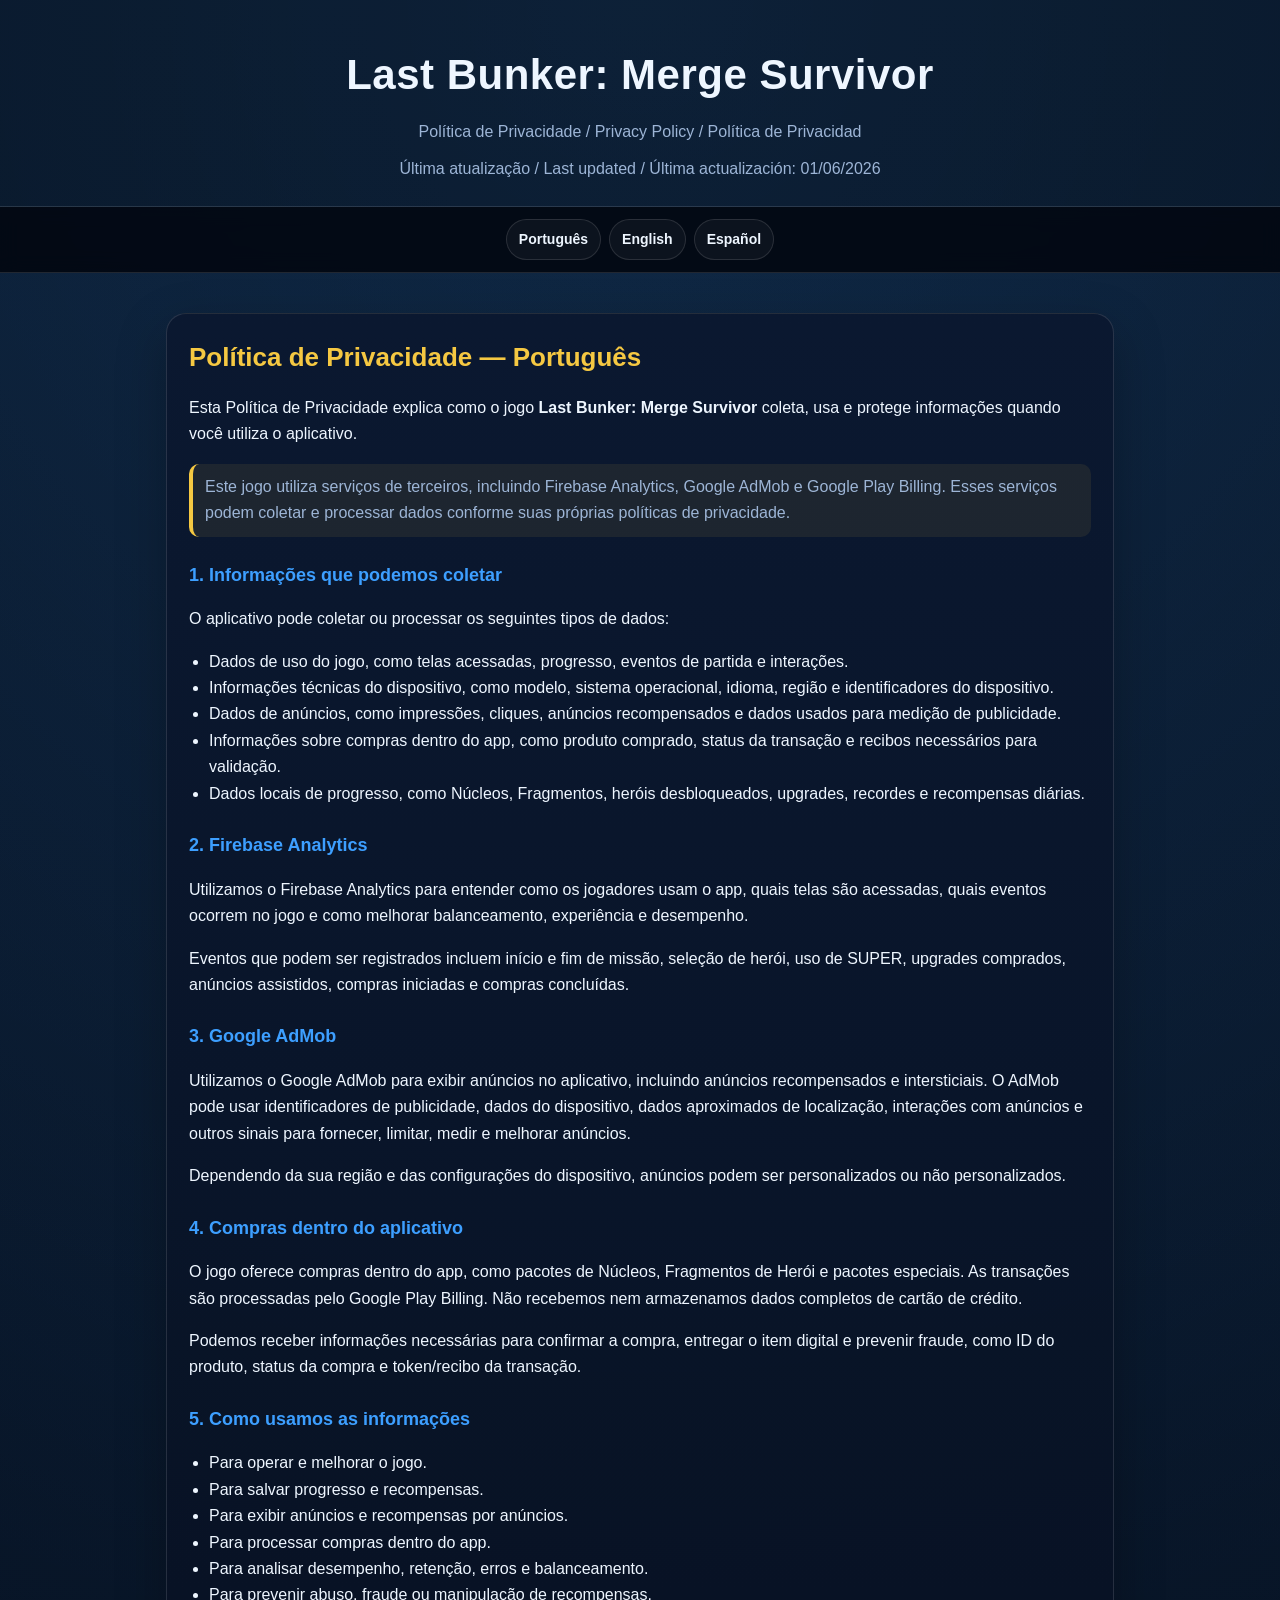
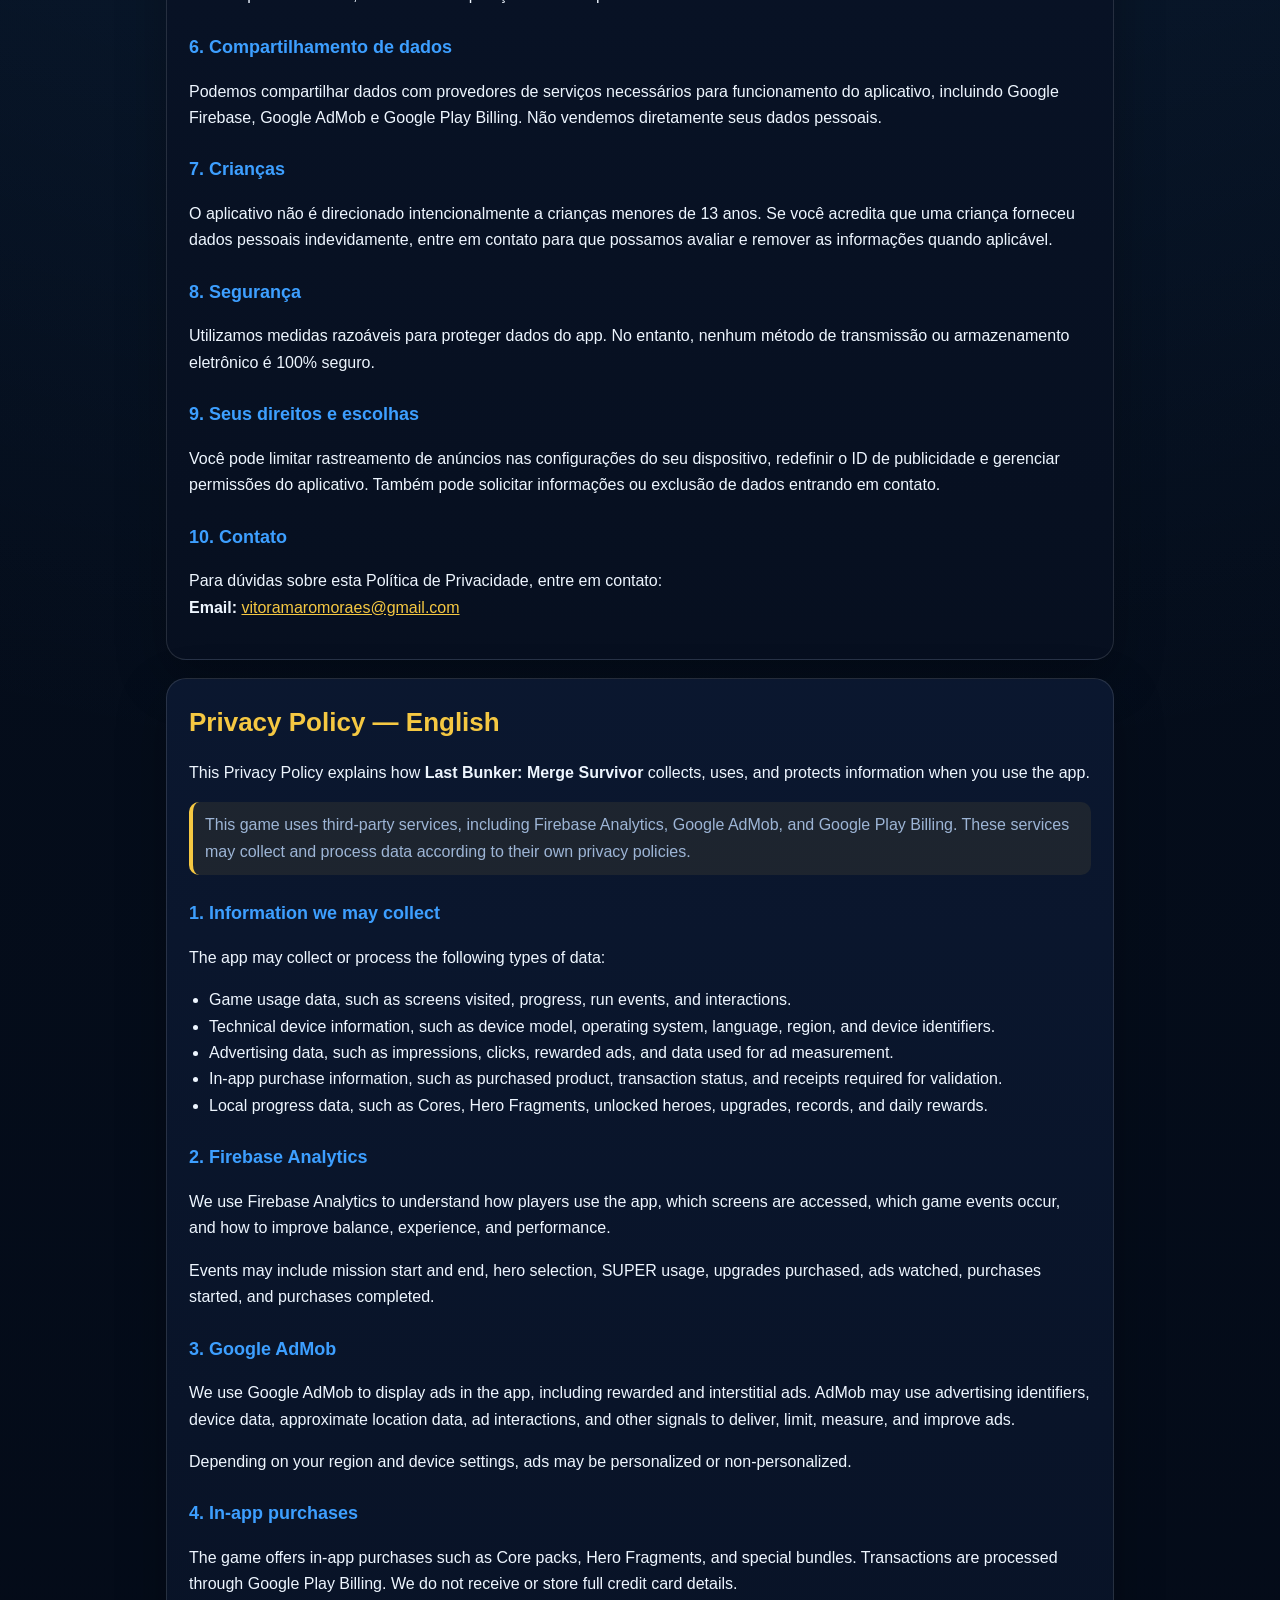
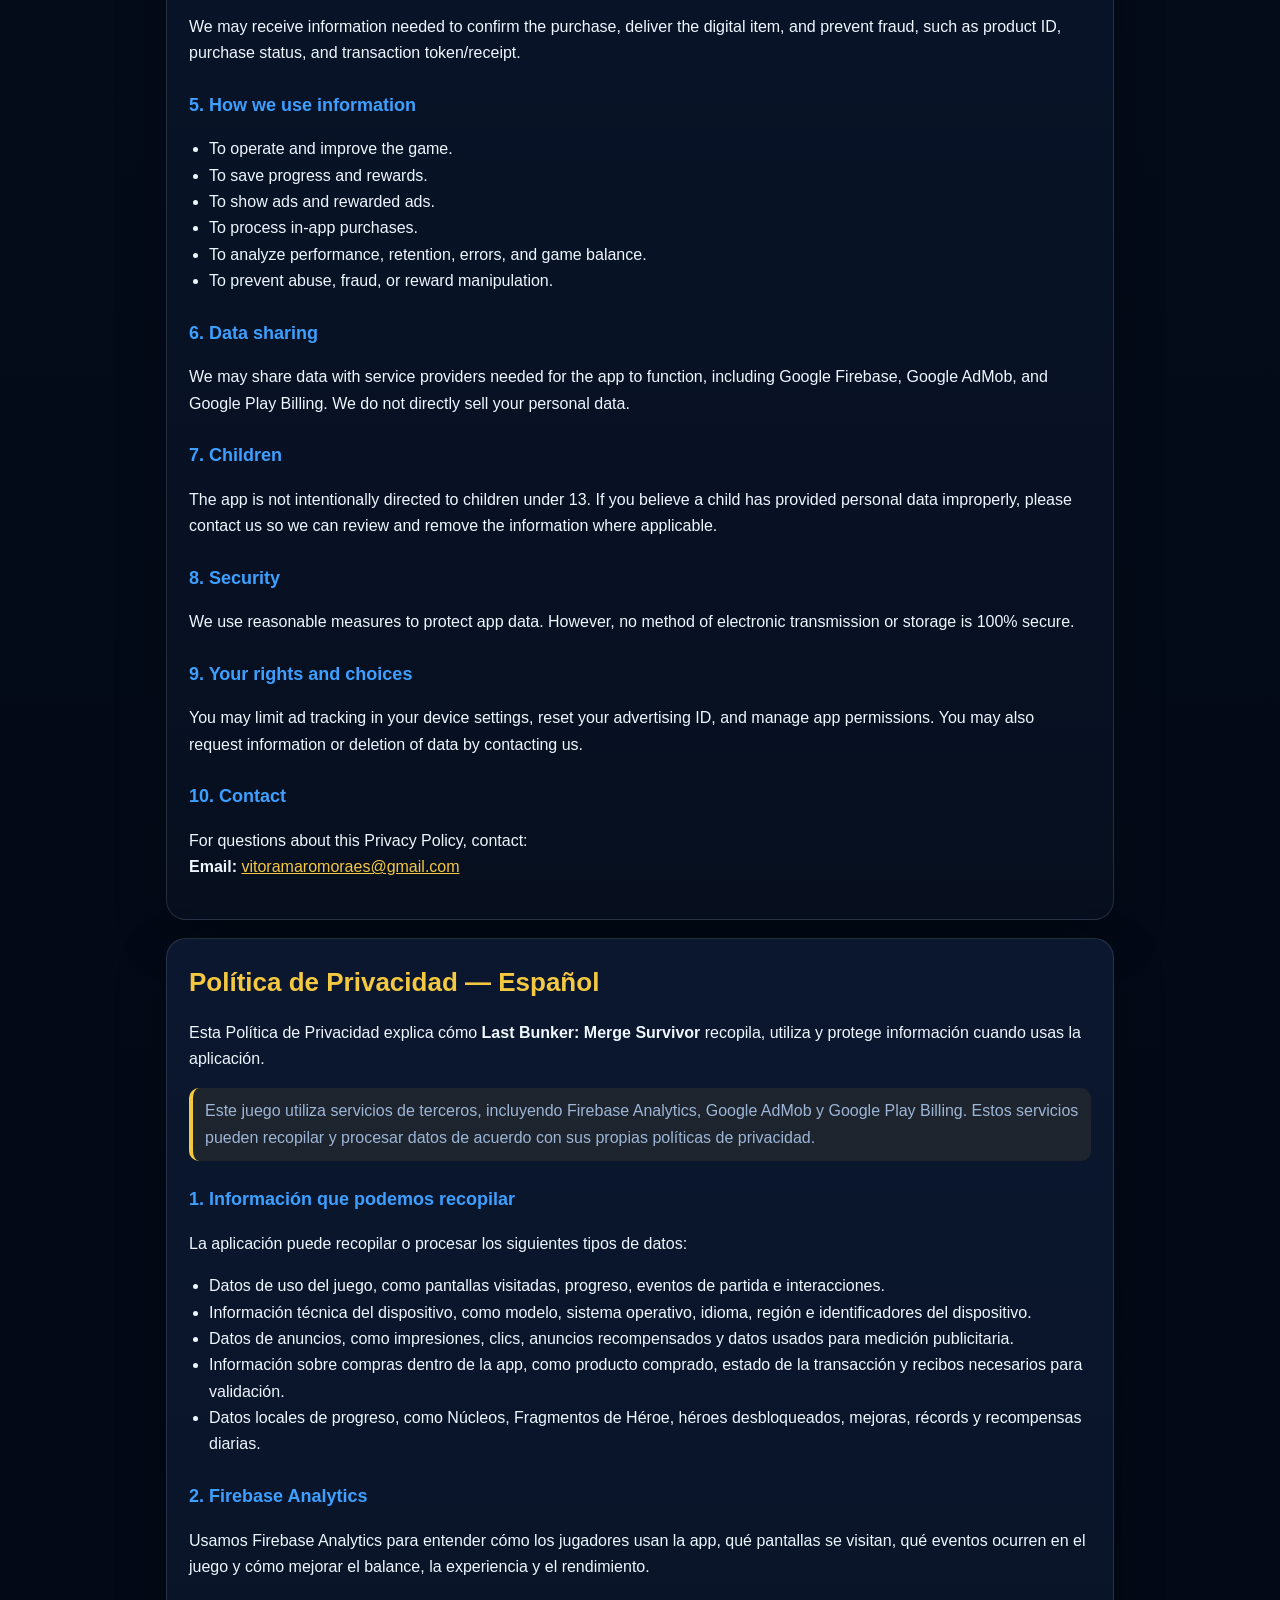
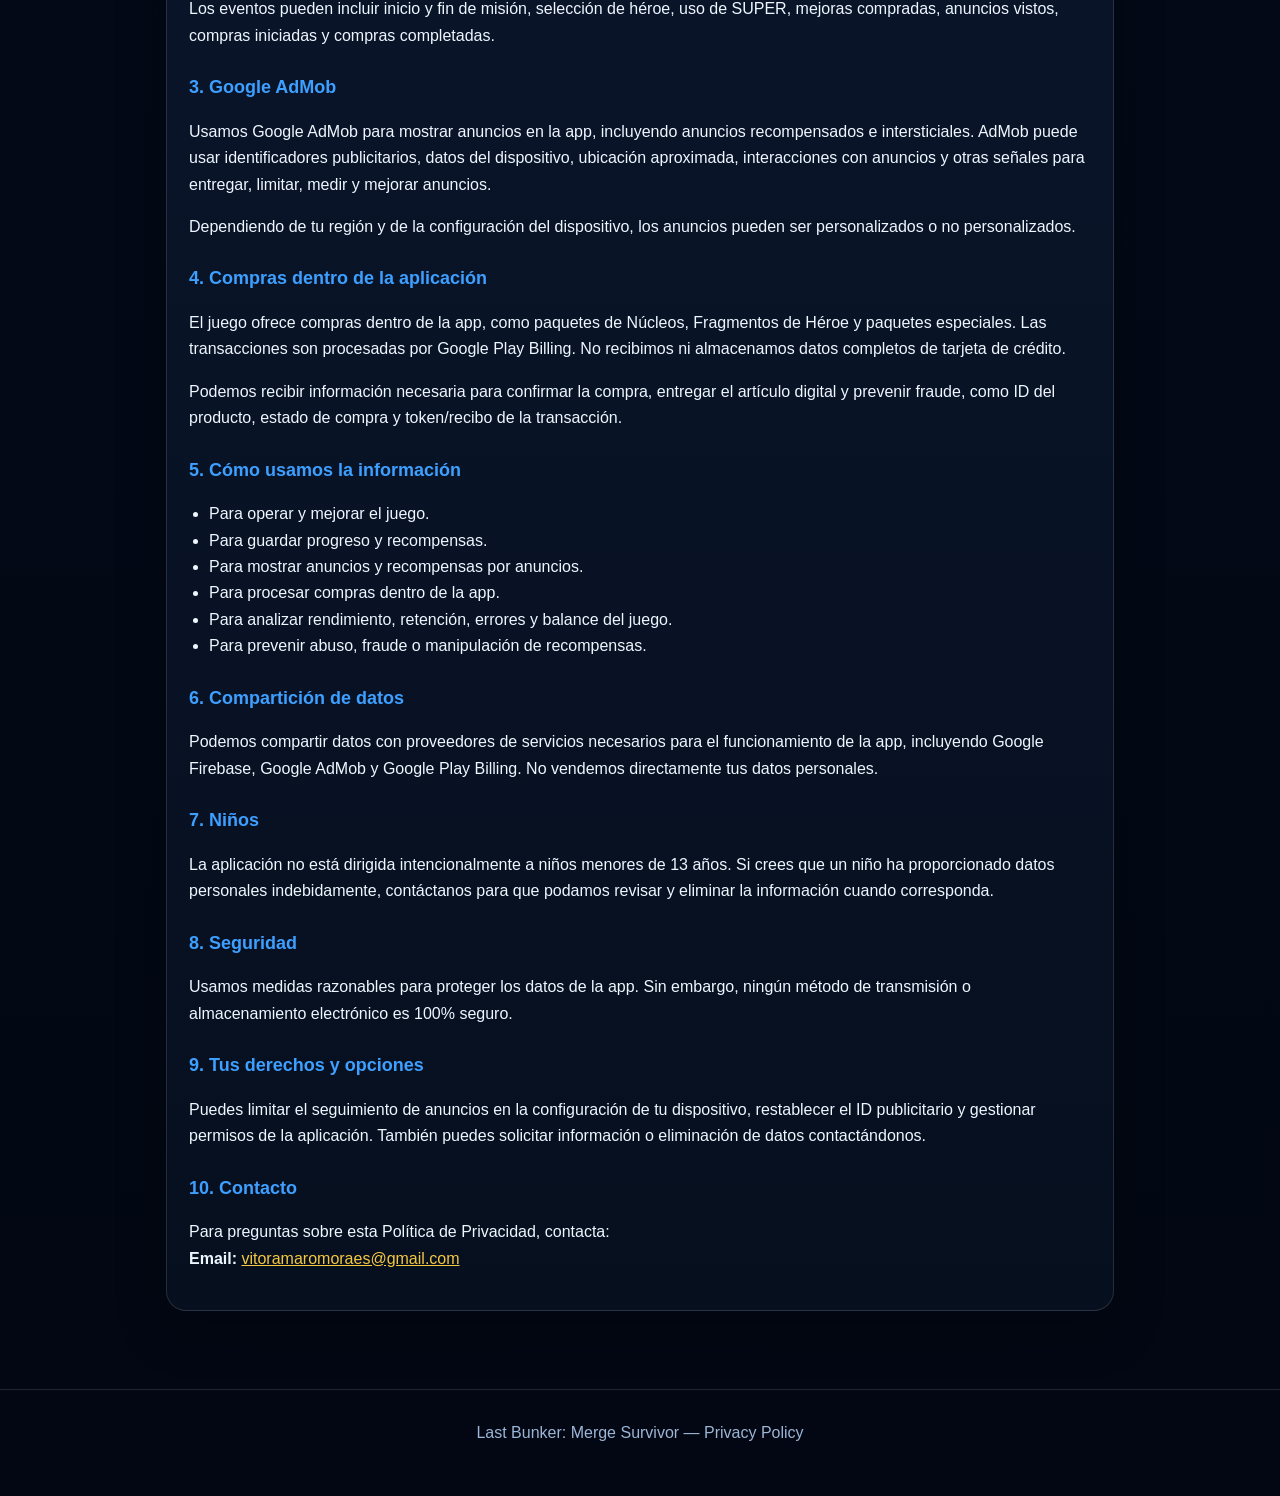
==== index.html @ 62db0804 "change name" ====
<!DOCTYPE html>
<html lang="pt-BR">
<head>
  <meta charset="UTF-8" />
  <meta name="viewport" content="width=device-width, initial-scale=1.0" />
  <title>Política de Privacidade | Last Bunker</title>
  <meta name="description" content="Política de Privacidade do jogo Last Bunker: Merge Survivor em Português, Inglês e Espanhol." />
  <style>
    :root{
      --bg:#06101f;
      --panel:#0b1830;
      --text:#eef6ff;
      --muted:#9db5d6;
      --gold:#f5c842;
      --blue:#3d9fff;
      --border:rgba(255,255,255,.12);
    }
    *{box-sizing:border-box}
    body{
      margin:0;
      font-family:Arial, Helvetica, sans-serif;
      background:
        radial-gradient(circle at top, rgba(61,159,255,.18), transparent 38%),
        linear-gradient(180deg,#06101f,#020713);
      color:var(--text);
      line-height:1.65;
    }
    header{
      padding:40px 18px 24px;
      text-align:center;
      border-bottom:1px solid var(--border);
      background:rgba(0,0,0,.22);
    }
    header h1{
      margin:0;
      font-size:clamp(26px,5vw,42px);
      letter-spacing:.5px;
    }
    header p{
      margin:10px auto 0;
      max-width:760px;
      color:var(--muted);
    }
    nav{
      position:sticky;
      top:0;
      z-index:10;
      display:flex;
      justify-content:center;
      gap:8px;
      padding:12px;
      background:rgba(3,8,18,.92);
      backdrop-filter:blur(10px);
      border-bottom:1px solid var(--border);
    }
    nav a{
      color:var(--text);
      text-decoration:none;
      padding:8px 12px;
      border-radius:999px;
      border:1px solid var(--border);
      background:rgba(255,255,255,.04);
      font-weight:700;
      font-size:14px;
    }
    nav a:hover{border-color:var(--gold);color:var(--gold)}
    main{
      width:min(980px,100%);
      margin:0 auto;
      padding:22px 16px 60px;
    }
    section{
      background:linear-gradient(180deg,rgba(11,24,48,.96),rgba(7,16,32,.96));
      border:1px solid var(--border);
      border-radius:20px;
      padding:22px;
      margin:18px 0;
      box-shadow:0 18px 50px rgba(0,0,0,.25);
    }
    h2{
      margin:0 0 8px;
      color:var(--gold);
      font-size:26px;
    }
    h3{
      margin:24px 0 8px;
      color:var(--blue);
      font-size:18px;
    }
    p,li{color:var(--text)}
    .muted{color:var(--muted)}
    ul{padding-left:20px}
    a{color:var(--gold)}
    .notice{
      border-left:4px solid var(--gold);
      padding:10px 12px;
      background:rgba(245,200,66,.08);
      border-radius:10px;
      color:var(--muted);
    }
    footer{
      text-align:center;
      color:var(--muted);
      padding:30px 18px 50px;
      border-top:1px solid var(--border);
    }
  </style>
</head>
<body>
  <header>
    <h1>Last Bunker: Merge Survivor</h1>
    <p>Política de Privacidade / Privacy Policy / Política de Privacidad</p>
    <p class="muted">Última atualização / Last updated / Última actualización: 01/06/2026</p>
  </header>

  <nav>
    <a href="#pt">Português</a>
    <a href="#en">English</a>
    <a href="#es">Español</a>
  </nav>

  <main>
    <section id="pt">
      <h2>Política de Privacidade — Português</h2>

      <p>
        Esta Política de Privacidade explica como o jogo <strong>Last Bunker: Merge Survivor</strong>
        coleta, usa e protege informações quando você utiliza o aplicativo.
      </p>

      <p class="notice">
        Este jogo utiliza serviços de terceiros, incluindo Firebase Analytics, Google AdMob e Google Play Billing.
        Esses serviços podem coletar e processar dados conforme suas próprias políticas de privacidade.
      </p>

      <h3>1. Informações que podemos coletar</h3>
      <p>O aplicativo pode coletar ou processar os seguintes tipos de dados:</p>
      <ul>
        <li>Dados de uso do jogo, como telas acessadas, progresso, eventos de partida e interações.</li>
        <li>Informações técnicas do dispositivo, como modelo, sistema operacional, idioma, região e identificadores do dispositivo.</li>
        <li>Dados de anúncios, como impressões, cliques, anúncios recompensados e dados usados para medição de publicidade.</li>
        <li>Informações sobre compras dentro do app, como produto comprado, status da transação e recibos necessários para validação.</li>
        <li>Dados locais de progresso, como Núcleos, Fragmentos, heróis desbloqueados, upgrades, recordes e recompensas diárias.</li>
      </ul>

      <h3>2. Firebase Analytics</h3>
      <p>
        Utilizamos o Firebase Analytics para entender como os jogadores usam o app, quais telas são acessadas,
        quais eventos ocorrem no jogo e como melhorar balanceamento, experiência e desempenho.
      </p>
      <p>
        Eventos que podem ser registrados incluem início e fim de missão, seleção de herói, uso de SUPER,
        upgrades comprados, anúncios assistidos, compras iniciadas e compras concluídas.
      </p>

      <h3>3. Google AdMob</h3>
      <p>
        Utilizamos o Google AdMob para exibir anúncios no aplicativo, incluindo anúncios recompensados e intersticiais.
        O AdMob pode usar identificadores de publicidade, dados do dispositivo, dados aproximados de localização,
        interações com anúncios e outros sinais para fornecer, limitar, medir e melhorar anúncios.
      </p>
      <p>
        Dependendo da sua região e das configurações do dispositivo, anúncios podem ser personalizados ou não personalizados.
      </p>

      <h3>4. Compras dentro do aplicativo</h3>
      <p>
        O jogo oferece compras dentro do app, como pacotes de Núcleos, Fragmentos de Herói e pacotes especiais.
        As transações são processadas pelo Google Play Billing. Não recebemos nem armazenamos dados completos de cartão de crédito.
      </p>
      <p>
        Podemos receber informações necessárias para confirmar a compra, entregar o item digital e prevenir fraude,
        como ID do produto, status da compra e token/recibo da transação.
      </p>

      <h3>5. Como usamos as informações</h3>
      <ul>
        <li>Para operar e melhorar o jogo.</li>
        <li>Para salvar progresso e recompensas.</li>
        <li>Para exibir anúncios e recompensas por anúncios.</li>
        <li>Para processar compras dentro do app.</li>
        <li>Para analisar desempenho, retenção, erros e balanceamento.</li>
        <li>Para prevenir abuso, fraude ou manipulação de recompensas.</li>
      </ul>

      <h3>6. Compartilhamento de dados</h3>
      <p>
        Podemos compartilhar dados com provedores de serviços necessários para funcionamento do aplicativo,
        incluindo Google Firebase, Google AdMob e Google Play Billing. Não vendemos diretamente seus dados pessoais.
      </p>

      <h3>7. Crianças</h3>
      <p>
        O aplicativo não é direcionado intencionalmente a crianças menores de 13 anos. Se você acredita que uma criança
        forneceu dados pessoais indevidamente, entre em contato para que possamos avaliar e remover as informações quando aplicável.
      </p>

      <h3>8. Segurança</h3>
      <p>
        Utilizamos medidas razoáveis para proteger dados do app. No entanto, nenhum método de transmissão ou armazenamento
        eletrônico é 100% seguro.
      </p>

      <h3>9. Seus direitos e escolhas</h3>
      <p>
        Você pode limitar rastreamento de anúncios nas configurações do seu dispositivo, redefinir o ID de publicidade
        e gerenciar permissões do aplicativo. Também pode solicitar informações ou exclusão de dados entrando em contato.
      </p>

      <h3>10. Contato</h3>
      <p>
        Para dúvidas sobre esta Política de Privacidade, entre em contato:
        <br />
        <strong>Email:</strong> <a href="mailto:vitoramaromoraes@gmail.com">vitoramaromoraes@gmail.com</a>
      </p>
    </section>

    <section id="en">
      <h2>Privacy Policy — English</h2>

      <p>
        This Privacy Policy explains how <strong>Last Bunker: Merge Survivor</strong>
        collects, uses, and protects information when you use the app.
      </p>

      <p class="notice">
        This game uses third-party services, including Firebase Analytics, Google AdMob, and Google Play Billing.
        These services may collect and process data according to their own privacy policies.
      </p>

      <h3>1. Information we may collect</h3>
      <p>The app may collect or process the following types of data:</p>
      <ul>
        <li>Game usage data, such as screens visited, progress, run events, and interactions.</li>
        <li>Technical device information, such as device model, operating system, language, region, and device identifiers.</li>
        <li>Advertising data, such as impressions, clicks, rewarded ads, and data used for ad measurement.</li>
        <li>In-app purchase information, such as purchased product, transaction status, and receipts required for validation.</li>
        <li>Local progress data, such as Cores, Hero Fragments, unlocked heroes, upgrades, records, and daily rewards.</li>
      </ul>

      <h3>2. Firebase Analytics</h3>
      <p>
        We use Firebase Analytics to understand how players use the app, which screens are accessed,
        which game events occur, and how to improve balance, experience, and performance.
      </p>
      <p>
        Events may include mission start and end, hero selection, SUPER usage, upgrades purchased,
        ads watched, purchases started, and purchases completed.
      </p>

      <h3>3. Google AdMob</h3>
      <p>
        We use Google AdMob to display ads in the app, including rewarded and interstitial ads.
        AdMob may use advertising identifiers, device data, approximate location data, ad interactions,
        and other signals to deliver, limit, measure, and improve ads.
      </p>
      <p>
        Depending on your region and device settings, ads may be personalized or non-personalized.
      </p>

      <h3>4. In-app purchases</h3>
      <p>
        The game offers in-app purchases such as Core packs, Hero Fragments, and special bundles.
        Transactions are processed through Google Play Billing. We do not receive or store full credit card details.
      </p>
      <p>
        We may receive information needed to confirm the purchase, deliver the digital item, and prevent fraud,
        such as product ID, purchase status, and transaction token/receipt.
      </p>

      <h3>5. How we use information</h3>
      <ul>
        <li>To operate and improve the game.</li>
        <li>To save progress and rewards.</li>
        <li>To show ads and rewarded ads.</li>
        <li>To process in-app purchases.</li>
        <li>To analyze performance, retention, errors, and game balance.</li>
        <li>To prevent abuse, fraud, or reward manipulation.</li>
      </ul>

      <h3>6. Data sharing</h3>
      <p>
        We may share data with service providers needed for the app to function,
        including Google Firebase, Google AdMob, and Google Play Billing. We do not directly sell your personal data.
      </p>

      <h3>7. Children</h3>
      <p>
        The app is not intentionally directed to children under 13. If you believe a child has provided personal data improperly,
        please contact us so we can review and remove the information where applicable.
      </p>

      <h3>8. Security</h3>
      <p>
        We use reasonable measures to protect app data. However, no method of electronic transmission or storage is 100% secure.
      </p>

      <h3>9. Your rights and choices</h3>
      <p>
        You may limit ad tracking in your device settings, reset your advertising ID, and manage app permissions.
        You may also request information or deletion of data by contacting us.
      </p>

      <h3>10. Contact</h3>
      <p>
        For questions about this Privacy Policy, contact:
        <br />
        <strong>Email:</strong> <a href="mailto:vitoramaromoraes@gmail.com">vitoramaromoraes@gmail.com</a>
      </p>
    </section>

    <section id="es">
      <h2>Política de Privacidad — Español</h2>

      <p>
        Esta Política de Privacidad explica cómo <strong>Last Bunker: Merge Survivor</strong>
        recopila, utiliza y protege información cuando usas la aplicación.
      </p>

      <p class="notice">
        Este juego utiliza servicios de terceros, incluyendo Firebase Analytics, Google AdMob y Google Play Billing.
        Estos servicios pueden recopilar y procesar datos de acuerdo con sus propias políticas de privacidad.
      </p>

      <h3>1. Información que podemos recopilar</h3>
      <p>La aplicación puede recopilar o procesar los siguientes tipos de datos:</p>
      <ul>
        <li>Datos de uso del juego, como pantallas visitadas, progreso, eventos de partida e interacciones.</li>
        <li>Información técnica del dispositivo, como modelo, sistema operativo, idioma, región e identificadores del dispositivo.</li>
        <li>Datos de anuncios, como impresiones, clics, anuncios recompensados y datos usados para medición publicitaria.</li>
        <li>Información sobre compras dentro de la app, como producto comprado, estado de la transacción y recibos necesarios para validación.</li>
        <li>Datos locales de progreso, como Núcleos, Fragmentos de Héroe, héroes desbloqueados, mejoras, récords y recompensas diarias.</li>
      </ul>

      <h3>2. Firebase Analytics</h3>
      <p>
        Usamos Firebase Analytics para entender cómo los jugadores usan la app, qué pantallas se visitan,
        qué eventos ocurren en el juego y cómo mejorar el balance, la experiencia y el rendimiento.
      </p>
      <p>
        Los eventos pueden incluir inicio y fin de misión, selección de héroe, uso de SUPER, mejoras compradas,
        anuncios vistos, compras iniciadas y compras completadas.
      </p>

      <h3>3. Google AdMob</h3>
      <p>
        Usamos Google AdMob para mostrar anuncios en la app, incluyendo anuncios recompensados e intersticiales.
        AdMob puede usar identificadores publicitarios, datos del dispositivo, ubicación aproximada,
        interacciones con anuncios y otras señales para entregar, limitar, medir y mejorar anuncios.
      </p>
      <p>
        Dependiendo de tu región y de la configuración del dispositivo, los anuncios pueden ser personalizados o no personalizados.
      </p>

      <h3>4. Compras dentro de la aplicación</h3>
      <p>
        El juego ofrece compras dentro de la app, como paquetes de Núcleos, Fragmentos de Héroe y paquetes especiales.
        Las transacciones son procesadas por Google Play Billing. No recibimos ni almacenamos datos completos de tarjeta de crédito.
      </p>
      <p>
        Podemos recibir información necesaria para confirmar la compra, entregar el artículo digital y prevenir fraude,
        como ID del producto, estado de compra y token/recibo de la transacción.
      </p>

      <h3>5. Cómo usamos la información</h3>
      <ul>
        <li>Para operar y mejorar el juego.</li>
        <li>Para guardar progreso y recompensas.</li>
        <li>Para mostrar anuncios y recompensas por anuncios.</li>
        <li>Para procesar compras dentro de la app.</li>
        <li>Para analizar rendimiento, retención, errores y balance del juego.</li>
        <li>Para prevenir abuso, fraude o manipulación de recompensas.</li>
      </ul>

      <h3>6. Compartición de datos</h3>
      <p>
        Podemos compartir datos con proveedores de servicios necesarios para el funcionamiento de la app,
        incluyendo Google Firebase, Google AdMob y Google Play Billing. No vendemos directamente tus datos personales.
      </p>

      <h3>7. Niños</h3>
      <p>
        La aplicación no está dirigida intencionalmente a niños menores de 13 años. Si crees que un niño ha proporcionado
        datos personales indebidamente, contáctanos para que podamos revisar y eliminar la información cuando corresponda.
      </p>

      <h3>8. Seguridad</h3>
      <p>
        Usamos medidas razonables para proteger los datos de la app. Sin embargo, ningún método de transmisión o almacenamiento
        electrónico es 100% seguro.
      </p>

      <h3>9. Tus derechos y opciones</h3>
      <p>
        Puedes limitar el seguimiento de anuncios en la configuración de tu dispositivo, restablecer el ID publicitario
        y gestionar permisos de la aplicación. También puedes solicitar información o eliminación de datos contactándonos.
      </p>

      <h3>10. Contacto</h3>
      <p>
        Para preguntas sobre esta Política de Privacidad, contacta:
        <br />
        <strong>Email:</strong> <a href="mailto:vitoramaromoraes@gmail.com">vitoramaromoraes@gmail.com</a>
      </p>
    </section>
  </main>

  <footer>
    Last Bunker: Merge Survivor — Privacy Policy
  </footer>
</body>
</html>
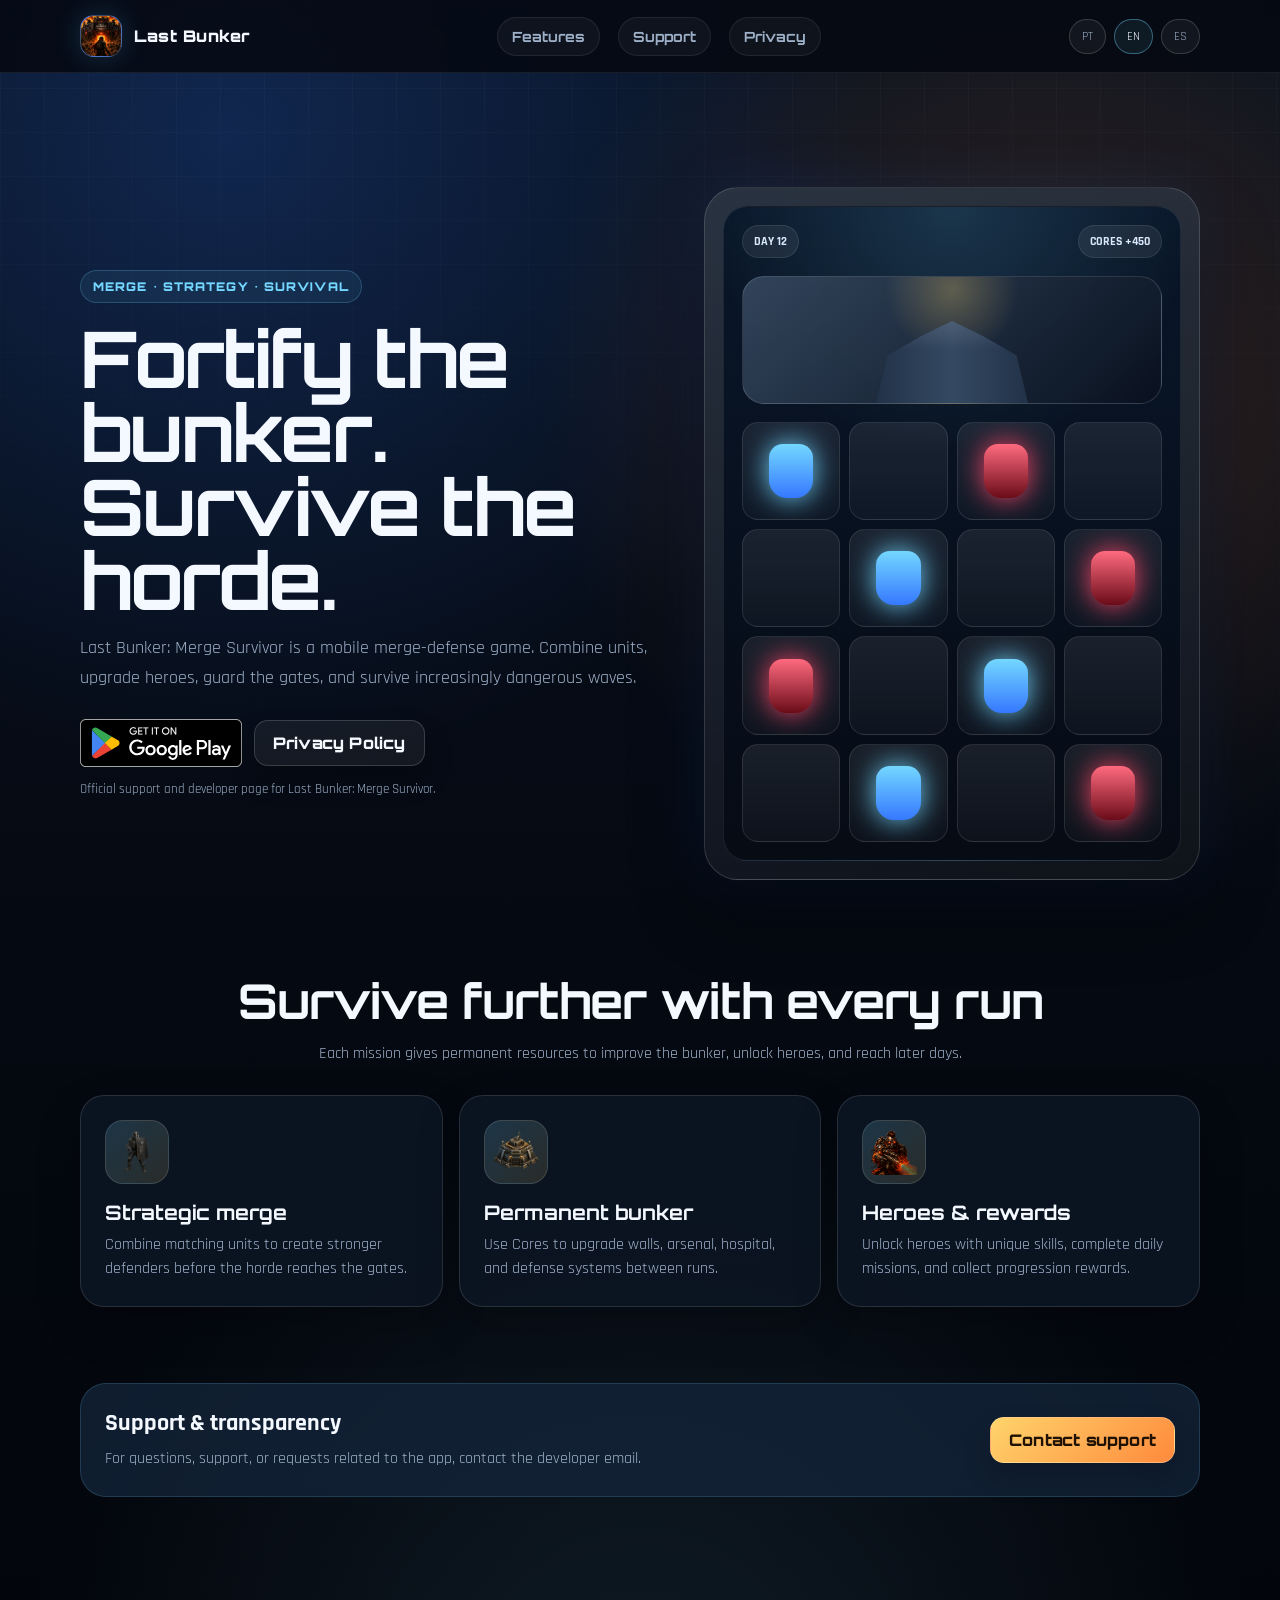
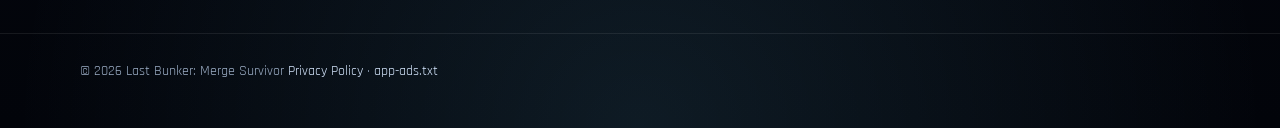
==== commit cc48ba1b: "fix vercel error" ====
--- a/index.html
+++ b/index.html
@@ -1,412 +1,141 @@
-<!DOCTYPE html>
-<html lang="pt-BR">
+<!doctype html>
+<html lang="en">
 <head>
-  <meta charset="UTF-8" />
-  <meta name="viewport" content="width=device-width, initial-scale=1.0" />
-  <title>Política de Privacidade | Last Bunker</title>
-  <meta name="description" content="Política de Privacidade do jogo Last Bunker: Merge Survivor em Português, Inglês e Espanhol." />
-  <style>
-    :root{
-      --bg:#06101f;
-      --panel:#0b1830;
-      --text:#eef6ff;
-      --muted:#9db5d6;
-      --gold:#f5c842;
-      --blue:#3d9fff;
-      --border:rgba(255,255,255,.12);
-    }
-    *{box-sizing:border-box}
-    body{
-      margin:0;
-      font-family:Arial, Helvetica, sans-serif;
-      background:
-        radial-gradient(circle at top, rgba(61,159,255,.18), transparent 38%),
-        linear-gradient(180deg,#06101f,#020713);
-      color:var(--text);
-      line-height:1.65;
-    }
-    header{
-      padding:40px 18px 24px;
-      text-align:center;
-      border-bottom:1px solid var(--border);
-      background:rgba(0,0,0,.22);
-    }
-    header h1{
-      margin:0;
-      font-size:clamp(26px,5vw,42px);
-      letter-spacing:.5px;
-    }
-    header p{
-      margin:10px auto 0;
-      max-width:760px;
-      color:var(--muted);
-    }
-    nav{
-      position:sticky;
-      top:0;
-      z-index:10;
-      display:flex;
-      justify-content:center;
-      gap:8px;
-      padding:12px;
-      background:rgba(3,8,18,.92);
-      backdrop-filter:blur(10px);
-      border-bottom:1px solid var(--border);
-    }
-    nav a{
-      color:var(--text);
-      text-decoration:none;
-      padding:8px 12px;
-      border-radius:999px;
-      border:1px solid var(--border);
-      background:rgba(255,255,255,.04);
-      font-weight:700;
-      font-size:14px;
-    }
-    nav a:hover{border-color:var(--gold);color:var(--gold)}
-    main{
-      width:min(980px,100%);
-      margin:0 auto;
-      padding:22px 16px 60px;
-    }
-    section{
-      background:linear-gradient(180deg,rgba(11,24,48,.96),rgba(7,16,32,.96));
-      border:1px solid var(--border);
-      border-radius:20px;
-      padding:22px;
-      margin:18px 0;
-      box-shadow:0 18px 50px rgba(0,0,0,.25);
-    }
-    h2{
-      margin:0 0 8px;
-      color:var(--gold);
-      font-size:26px;
-    }
-    h3{
-      margin:24px 0 8px;
-      color:var(--blue);
-      font-size:18px;
-    }
-    p,li{color:var(--text)}
-    .muted{color:var(--muted)}
-    ul{padding-left:20px}
-    a{color:var(--gold)}
-    .notice{
-      border-left:4px solid var(--gold);
-      padding:10px 12px;
-      background:rgba(245,200,66,.08);
-      border-radius:10px;
-      color:var(--muted);
-    }
-    footer{
-      text-align:center;
-      color:var(--muted);
-      padding:30px 18px 50px;
-      border-top:1px solid var(--border);
-    }
-  </style>
+  <meta charset="utf-8" />
+  <meta name="viewport" content="width=device-width, initial-scale=1" />
+  <title>Last Bunker: Merge Survivor</title>
+  <meta name="description" content="Last Bunker: Merge Survivor is a mobile merge-defense game. Fortify the bunker, upgrade heroes, and survive zombie waves." />
+  <meta name="robots" content="index,follow" />
+  <meta property="og:title" content="Last Bunker: Merge Survivor" />
+  <meta property="og:description" content="Merge, strategy and bunker defense against zombie hordes." />
+  <meta property="og:type" content="website" />
+  <meta name="theme-color" content="#07111f" />
+  <link rel="apple-touch-icon" sizes="180x180" href="/assets/favicon/apple-touch-icon.png" />
+  <link rel="icon" type="image/png" sizes="32x32" href="/assets/favicon/favicon-32x32.png" />
+  <link rel="icon" type="image/png" sizes="16x16" href="/assets/favicon/favicon-16x16.png" />
+  <link rel="manifest" href="/assets/favicon/site.webmanifest" />
+  <link rel="shortcut icon" href="/assets/favicon/favicon.ico" />
+  <link rel="canonical" href="/" />
+  <link rel="alternate" href="/" hreflang="en" />
+  <link rel="alternate" href="/pt" hreflang="pt-BR" />
+  <link rel="alternate" href="/es" hreflang="es" />
+  <link rel="alternate" href="/" hreflang="x-default" />
+  <link rel="preconnect" href="https://fonts.googleapis.com">
+  <link rel="preconnect" href="https://fonts.gstatic.com" crossorigin>
+  <link href="https://fonts.googleapis.com/css2?family=Orbitron:wght@500;700;900&family=Rajdhani:wght@300;400;500;600;700&display=swap" rel="stylesheet">
+  <link rel="stylesheet" href="/styles/styles.css">
 </head>
 <body>
   <header>
-    <h1>Last Bunker: Merge Survivor</h1>
-    <p>Política de Privacidade / Privacy Policy / Política de Privacidad</p>
-    <p class="muted">Última atualização / Last updated / Última actualización: 01/06/2026</p>
+    <div class="wrap nav">
+      <a class="brand" href="/">
+        <span class="brand-mark" aria-hidden="true">
+          <img src="/assets/ic_launcher-playstore.png" alt="Last Bunker logo">
+        </span>
+        <span>Last Bunker</span>
+      </a>
+      <nav class="nav-links" aria-label="Navigation">
+        <a href="#features">Features</a>
+        <a href="#support">Support</a>
+        <a href="/privacy/en.html">Privacy</a>
+      </nav>
+      <div class="lang-switcher" aria-label="Language selector">
+        <button type="button" class="lang-btn" data-lang="pt">PT</button>
+        <button type="button" class="lang-btn active" data-lang="en">EN</button>
+        <button type="button" class="lang-btn" data-lang="es">ES</button>
+      </div>
+    </div>
   </header>
 
-  <nav>
-    <a href="#pt">Português</a>
-    <a href="#en">English</a>
-    <a href="#es">Español</a>
-  </nav>
+  <main>
+    <section class="hero">
+      <div class="wrap hero-grid">
+        <div>
+          <span class="eyebrow">Merge • Strategy • Survival</span>
+          <h1>Fortify the bunker. Survive the horde.</h1>
+          <p>
+            Last Bunker: Merge Survivor is a mobile merge-defense game. Combine units, upgrade heroes, guard the gates, and survive increasingly dangerous waves.
+          </p>
+          <div class="cta-row">
+            <a class="store-badge" href="https://play.google.com/store/apps/details?id=app.lastbunker" target="_blank" rel="noopener" aria-label="Get it on Google Play">
+              <img src="/assets/GetItOnGooglePlay_Badge_Web_color_English.svg" alt="Get it on Google Play">
+            </a>
+            <a class="btn" href="/privacy/en.html">Privacy Policy</a>
+          </div>
+          <div class="store-note">
+            Official support and developer page for Last Bunker: Merge Survivor.
+          </div>
+        </div>
 
-  <main>
-    <section id="pt">
-      <h2>Política de Privacidade — Português</h2>
-
-      <p>
-        Esta Política de Privacidade explica como o jogo <strong>Last Bunker: Merge Survivor</strong>
-        coleta, usa e protege informações quando você utiliza o aplicativo.
-      </p>
-
-      <p class="notice">
-        Este jogo utiliza serviços de terceiros, incluindo Firebase Analytics, Google AdMob e Google Play Billing.
-        Esses serviços podem coletar e processar dados conforme suas próprias políticas de privacidade.
-      </p>
-
-      <h3>1. Informações que podemos coletar</h3>
-      <p>O aplicativo pode coletar ou processar os seguintes tipos de dados:</p>
-      <ul>
-        <li>Dados de uso do jogo, como telas acessadas, progresso, eventos de partida e interações.</li>
-        <li>Informações técnicas do dispositivo, como modelo, sistema operacional, idioma, região e identificadores do dispositivo.</li>
-        <li>Dados de anúncios, como impressões, cliques, anúncios recompensados e dados usados para medição de publicidade.</li>
-        <li>Informações sobre compras dentro do app, como produto comprado, status da transação e recibos necessários para validação.</li>
-        <li>Dados locais de progresso, como Núcleos, Fragmentos, heróis desbloqueados, upgrades, recordes e recompensas diárias.</li>
-      </ul>
-
-      <h3>2. Firebase Analytics</h3>
-      <p>
-        Utilizamos o Firebase Analytics para entender como os jogadores usam o app, quais telas são acessadas,
-        quais eventos ocorrem no jogo e como melhorar balanceamento, experiência e desempenho.
-      </p>
-      <p>
-        Eventos que podem ser registrados incluem início e fim de missão, seleção de herói, uso de SUPER,
-        upgrades comprados, anúncios assistidos, compras iniciadas e compras concluídas.
-      </p>
-
-      <h3>3. Google AdMob</h3>
-      <p>
-        Utilizamos o Google AdMob para exibir anúncios no aplicativo, incluindo anúncios recompensados e intersticiais.
-        O AdMob pode usar identificadores de publicidade, dados do dispositivo, dados aproximados de localização,
-        interações com anúncios e outros sinais para fornecer, limitar, medir e melhorar anúncios.
-      </p>
-      <p>
-        Dependendo da sua região e das configurações do dispositivo, anúncios podem ser personalizados ou não personalizados.
-      </p>
-
-      <h3>4. Compras dentro do aplicativo</h3>
-      <p>
-        O jogo oferece compras dentro do app, como pacotes de Núcleos, Fragmentos de Herói e pacotes especiais.
-        As transações são processadas pelo Google Play Billing. Não recebemos nem armazenamos dados completos de cartão de crédito.
-      </p>
-      <p>
-        Podemos receber informações necessárias para confirmar a compra, entregar o item digital e prevenir fraude,
-        como ID do produto, status da compra e token/recibo da transação.
-      </p>
-
-      <h3>5. Como usamos as informações</h3>
-      <ul>
-        <li>Para operar e melhorar o jogo.</li>
-        <li>Para salvar progresso e recompensas.</li>
-        <li>Para exibir anúncios e recompensas por anúncios.</li>
-        <li>Para processar compras dentro do app.</li>
-        <li>Para analisar desempenho, retenção, erros e balanceamento.</li>
-        <li>Para prevenir abuso, fraude ou manipulação de recompensas.</li>
-      </ul>
-
-      <h3>6. Compartilhamento de dados</h3>
-      <p>
-        Podemos compartilhar dados com provedores de serviços necessários para funcionamento do aplicativo,
-        incluindo Google Firebase, Google AdMob e Google Play Billing. Não vendemos diretamente seus dados pessoais.
-      </p>
-
-      <h3>7. Crianças</h3>
-      <p>
-        O aplicativo não é direcionado intencionalmente a crianças menores de 13 anos. Se você acredita que uma criança
-        forneceu dados pessoais indevidamente, entre em contato para que possamos avaliar e remover as informações quando aplicável.
-      </p>
-
-      <h3>8. Segurança</h3>
-      <p>
-        Utilizamos medidas razoáveis para proteger dados do app. No entanto, nenhum método de transmissão ou armazenamento
-        eletrônico é 100% seguro.
-      </p>
-
-      <h3>9. Seus direitos e escolhas</h3>
-      <p>
-        Você pode limitar rastreamento de anúncios nas configurações do seu dispositivo, redefinir o ID de publicidade
-        e gerenciar permissões do aplicativo. Também pode solicitar informações ou exclusão de dados entrando em contato.
-      </p>
-
-      <h3>10. Contato</h3>
-      <p>
-        Para dúvidas sobre esta Política de Privacidade, entre em contato:
-        <br />
-        <strong>Email:</strong> <a href="mailto:vitoramaromoraes@gmail.com">vitoramaromoraes@gmail.com</a>
-      </p>
+        <div class="phone-card" aria-label="Game preview">
+          <div class="game-ui">
+            <div class="game-top">
+              <span class="pill">DAY 12</span>
+              <span class="pill">CORES +450</span>
+            </div>
+            <div class="bunker-panel"></div>
+            <div class="grid">
+              <div class="cell unit"></div><div class="cell"></div><div class="cell zombie"></div><div class="cell"></div>
+              <div class="cell"></div><div class="cell unit"></div><div class="cell"></div><div class="cell zombie"></div>
+              <div class="cell zombie"></div><div class="cell"></div><div class="cell unit"></div><div class="cell"></div>
+              <div class="cell"></div><div class="cell unit"></div><div class="cell"></div><div class="cell zombie"></div>
+            </div>
+          </div>
+        </div>
+      </div>
     </section>
 
-    <section id="en">
-      <h2>Privacy Policy — English</h2>
-
-      <p>
-        This Privacy Policy explains how <strong>Last Bunker: Merge Survivor</strong>
-        collects, uses, and protects information when you use the app.
-      </p>
-
-      <p class="notice">
-        This game uses third-party services, including Firebase Analytics, Google AdMob, and Google Play Billing.
-        These services may collect and process data according to their own privacy policies.
-      </p>
-
-      <h3>1. Information we may collect</h3>
-      <p>The app may collect or process the following types of data:</p>
-      <ul>
-        <li>Game usage data, such as screens visited, progress, run events, and interactions.</li>
-        <li>Technical device information, such as device model, operating system, language, region, and device identifiers.</li>
-        <li>Advertising data, such as impressions, clicks, rewarded ads, and data used for ad measurement.</li>
-        <li>In-app purchase information, such as purchased product, transaction status, and receipts required for validation.</li>
-        <li>Local progress data, such as Cores, Hero Fragments, unlocked heroes, upgrades, records, and daily rewards.</li>
-      </ul>
-
-      <h3>2. Firebase Analytics</h3>
-      <p>
-        We use Firebase Analytics to understand how players use the app, which screens are accessed,
-        which game events occur, and how to improve balance, experience, and performance.
-      </p>
-      <p>
-        Events may include mission start and end, hero selection, SUPER usage, upgrades purchased,
-        ads watched, purchases started, and purchases completed.
-      </p>
-
-      <h3>3. Google AdMob</h3>
-      <p>
-        We use Google AdMob to display ads in the app, including rewarded and interstitial ads.
-        AdMob may use advertising identifiers, device data, approximate location data, ad interactions,
-        and other signals to deliver, limit, measure, and improve ads.
-      </p>
-      <p>
-        Depending on your region and device settings, ads may be personalized or non-personalized.
-      </p>
-
-      <h3>4. In-app purchases</h3>
-      <p>
-        The game offers in-app purchases such as Core packs, Hero Fragments, and special bundles.
-        Transactions are processed through Google Play Billing. We do not receive or store full credit card details.
-      </p>
-      <p>
-        We may receive information needed to confirm the purchase, deliver the digital item, and prevent fraud,
-        such as product ID, purchase status, and transaction token/receipt.
-      </p>
-
-      <h3>5. How we use information</h3>
-      <ul>
-        <li>To operate and improve the game.</li>
-        <li>To save progress and rewards.</li>
-        <li>To show ads and rewarded ads.</li>
-        <li>To process in-app purchases.</li>
-        <li>To analyze performance, retention, errors, and game balance.</li>
-        <li>To prevent abuse, fraud, or reward manipulation.</li>
-      </ul>
-
-      <h3>6. Data sharing</h3>
-      <p>
-        We may share data with service providers needed for the app to function,
-        including Google Firebase, Google AdMob, and Google Play Billing. We do not directly sell your personal data.
-      </p>
-
-      <h3>7. Children</h3>
-      <p>
-        The app is not intentionally directed to children under 13. If you believe a child has provided personal data improperly,
-        please contact us so we can review and remove the information where applicable.
-      </p>
-
-      <h3>8. Security</h3>
-      <p>
-        We use reasonable measures to protect app data. However, no method of electronic transmission or storage is 100% secure.
-      </p>
-
-      <h3>9. Your rights and choices</h3>
-      <p>
-        You may limit ad tracking in your device settings, reset your advertising ID, and manage app permissions.
-        You may also request information or deletion of data by contacting us.
-      </p>
-
-      <h3>10. Contact</h3>
-      <p>
-        For questions about this Privacy Policy, contact:
-        <br />
-        <strong>Email:</strong> <a href="mailto:vitoramaromoraes@gmail.com">vitoramaromoraes@gmail.com</a>
-      </p>
+    <section class="features" id="features">
+      <div class="wrap">
+        <div class="section-title">
+          <h2>Survive further with every run</h2>
+          <p>Each mission gives permanent resources to improve the bunker, unlock heroes, and reach later days.</p>
+        </div>
+        <div class="cards">
+          <article class="card">
+            <div class="icon"><img src="/assets/guard.webp" alt="Strategy"></div>
+            <h3>Strategic merge</h3>
+            <p>Combine matching units to create stronger defenders before the horde reaches the gates.</p>
+          </article>
+          <article class="card">
+            <div class="icon"><img src="/assets/bunker_level_2.webp" alt="Bunker"></div>
+            <h3>Permanent bunker</h3>
+            <p>Use Cores to upgrade walls, arsenal, hospital, and defense systems between runs.</p>
+          </article>
+          <article class="card">
+            <div class="icon"><img src="/assets/berserker.webp" alt="Hero"></div>
+            <h3>Heroes & rewards</h3>
+            <p>Unlock heroes with unique skills, complete daily missions, and collect progression rewards.</p>
+          </article>
+        </div>
+      </div>
     </section>
 
-    <section id="es">
-      <h2>Política de Privacidad — Español</h2>
-
-      <p>
-        Esta Política de Privacidad explica cómo <strong>Last Bunker: Merge Survivor</strong>
-        recopila, utiliza y protege información cuando usas la aplicación.
-      </p>
-
-      <p class="notice">
-        Este juego utiliza servicios de terceros, incluyendo Firebase Analytics, Google AdMob y Google Play Billing.
-        Estos servicios pueden recopilar y procesar datos de acuerdo con sus propias políticas de privacidad.
-      </p>
-
-      <h3>1. Información que podemos recopilar</h3>
-      <p>La aplicación puede recopilar o procesar los siguientes tipos de datos:</p>
-      <ul>
-        <li>Datos de uso del juego, como pantallas visitadas, progreso, eventos de partida e interacciones.</li>
-        <li>Información técnica del dispositivo, como modelo, sistema operativo, idioma, región e identificadores del dispositivo.</li>
-        <li>Datos de anuncios, como impresiones, clics, anuncios recompensados y datos usados para medición publicitaria.</li>
-        <li>Información sobre compras dentro de la app, como producto comprado, estado de la transacción y recibos necesarios para validación.</li>
-        <li>Datos locales de progreso, como Núcleos, Fragmentos de Héroe, héroes desbloqueados, mejoras, récords y recompensas diarias.</li>
-      </ul>
-
-      <h3>2. Firebase Analytics</h3>
-      <p>
-        Usamos Firebase Analytics para entender cómo los jugadores usan la app, qué pantallas se visitan,
-        qué eventos ocurren en el juego y cómo mejorar el balance, la experiencia y el rendimiento.
-      </p>
-      <p>
-        Los eventos pueden incluir inicio y fin de misión, selección de héroe, uso de SUPER, mejoras compradas,
-        anuncios vistos, compras iniciadas y compras completadas.
-      </p>
-
-      <h3>3. Google AdMob</h3>
-      <p>
-        Usamos Google AdMob para mostrar anuncios en la app, incluyendo anuncios recompensados e intersticiales.
-        AdMob puede usar identificadores publicitarios, datos del dispositivo, ubicación aproximada,
-        interacciones con anuncios y otras señales para entregar, limitar, medir y mejorar anuncios.
-      </p>
-      <p>
-        Dependiendo de tu región y de la configuración del dispositivo, los anuncios pueden ser personalizados o no personalizados.
-      </p>
-
-      <h3>4. Compras dentro de la aplicación</h3>
-      <p>
-        El juego ofrece compras dentro de la app, como paquetes de Núcleos, Fragmentos de Héroe y paquetes especiales.
-        Las transacciones son procesadas por Google Play Billing. No recibimos ni almacenamos datos completos de tarjeta de crédito.
-      </p>
-      <p>
-        Podemos recibir información necesaria para confirmar la compra, entregar el artículo digital y prevenir fraude,
-        como ID del producto, estado de compra y token/recibo de la transacción.
-      </p>
-
-      <h3>5. Cómo usamos la información</h3>
-      <ul>
-        <li>Para operar y mejorar el juego.</li>
-        <li>Para guardar progreso y recompensas.</li>
-        <li>Para mostrar anuncios y recompensas por anuncios.</li>
-        <li>Para procesar compras dentro de la app.</li>
-        <li>Para analizar rendimiento, retención, errores y balance del juego.</li>
-        <li>Para prevenir abuso, fraude o manipulación de recompensas.</li>
-      </ul>
-
-      <h3>6. Compartición de datos</h3>
-      <p>
-        Podemos compartir datos con proveedores de servicios necesarios para el funcionamiento de la app,
-        incluyendo Google Firebase, Google AdMob y Google Play Billing. No vendemos directamente tus datos personales.
-      </p>
-
-      <h3>7. Niños</h3>
-      <p>
-        La aplicación no está dirigida intencionalmente a niños menores de 13 años. Si crees que un niño ha proporcionado
-        datos personales indebidamente, contáctanos para que podamos revisar y eliminar la información cuando corresponda.
-      </p>
-
-      <h3>8. Seguridad</h3>
-      <p>
-        Usamos medidas razonables para proteger los datos de la app. Sin embargo, ningún método de transmisión o almacenamiento
-        electrónico es 100% seguro.
-      </p>
-
-      <h3>9. Tus derechos y opciones</h3>
-      <p>
-        Puedes limitar el seguimiento de anuncios en la configuración de tu dispositivo, restablecer el ID publicitario
-        y gestionar permisos de la aplicación. También puedes solicitar información o eliminación de datos contactándonos.
-      </p>
-
-      <h3>10. Contacto</h3>
-      <p>
-        Para preguntas sobre esta Política de Privacidad, contacta:
-        <br />
-        <strong>Email:</strong> <a href="mailto:vitoramaromoraes@gmail.com">vitoramaromoraes@gmail.com</a>
-      </p>
+    <section class="compliance" id="support">
+      <div class="wrap">
+        <div class="compliance-box">
+          <div>
+            <h2>Support & transparency</h2>
+            <p>
+              For questions, support, or requests related to the app, contact the developer email.
+            </p>
+          </div>
+          <a class="btn btn-primary" href="mailto:vitoramaromoraes@gmail.com">Contact support</a>
+        </div>
+      </div>
     </section>
   </main>
 
   <footer>
-    Last Bunker: Merge Survivor — Privacy Policy
+    <div class="wrap foot">
+      <span>© <span id="year"></span> Last Bunker: Merge Survivor</span>
+      <span>
+        <a href="/privacy/en.html">Privacy Policy</a> ·
+        <a href="/app-ads.txt">app-ads.txt</a>
+      </span>
+    </div>
   </footer>
+
+  <script src="/scripts/scripts.js"></script>
 </body>
 </html>
--- a/styles/styles.css
+++ b/styles/styles.css
@@ -0,0 +1,231 @@
+:root {
+  --bg: #050911;
+  --panel: rgba(12, 22, 36, .86);
+  --panel-2: rgba(20, 36, 58, .78);
+  --text: #f4f8ff;
+  --muted: #9eb0c8;
+  --cyan: #74d7ff;
+  --blue: #3578ff;
+  --gold: #ffd46b;
+  --orange: #ff8a3d;
+  --danger: #ff4668;
+  --line: rgba(255, 255, 255, .12);
+  --shadow: 0 28px 70px rgba(0,0,0,.48);
+  --font-display: 'Orbitron', sans-serif;
+  --font-text: 'Rajdhani', sans-serif;
+}
+* { box-sizing: border-box; }
+html { scroll-behavior: smooth; }
+body {
+  margin: 0;
+  min-height: 100vh;
+  font-family: var(--font-text);
+  color: var(--text);
+  background:
+    radial-gradient(circle at 18% 8%, rgba(53, 120, 255, .22), transparent 34%),
+    radial-gradient(circle at 82% 22%, rgba(255, 138, 61, .18), transparent 30%),
+    radial-gradient(circle at 50% 100%, rgba(116, 215, 255, .11), transparent 34%),
+    linear-gradient(180deg, #07111f 0%, var(--bg) 58%, #02040a 100%);
+  overflow-x: hidden;
+}
+body::before {
+  content: "";
+  position: fixed;
+  inset: 0;
+  pointer-events: none;
+  background-image:
+    linear-gradient(rgba(255,255,255,.035) 1px, transparent 1px),
+    linear-gradient(90deg, rgba(255,255,255,.035) 1px, transparent 1px);
+  background-size: 44px 44px;
+  mask-image: linear-gradient(to bottom, rgba(0,0,0,.75), transparent 70%);
+}
+a { color: inherit; text-decoration: none; }
+.wrap { width: min(1120px, calc(100% - 32px)); margin: 0 auto; }
+header {
+  position: sticky; top: 0; z-index: 10;
+  backdrop-filter: blur(14px);
+  background: rgba(5, 9, 17, .86);
+  border-bottom: 1px solid rgba(255,255,255,.08);
+}
+.nav { display: flex; align-items: center; justify-content: space-between; min-height: 72px; gap: 20px; }
+.brand { display: flex; align-items: center; gap: 12px; font-weight: 900; letter-spacing: .5px; font-family: var(--font-display); }
+.lang-switcher { display: flex; gap: 8px; }
+.lang-btn {
+  border: 1px solid rgba(255,255,255,.16);
+  color: var(--muted);
+  background: rgba(255,255,255,.05);
+  padding: 9px 12px;
+  border-radius: 999px;
+  font-size: 12px;
+  font-family: var(--font-text);
+  cursor: pointer;
+  transition: all .18s ease;
+}
+.lang-btn.active,
+.lang-btn:hover {
+  color: var(--text);
+  border-color: rgba(116,215,255,.4);
+  background: rgba(116,215,255,.08);
+}
+.brand-mark {
+  position: relative;
+  width: 42px; height: 42px; border-radius: 14px; display: grid; place-items: center;
+  background:
+    radial-gradient(circle at 50% 35%, rgba(255,212,107,.9), transparent 28%),
+    linear-gradient(145deg, rgba(53,120,255,.85), rgba(7,17,31,.95));
+  border: 1px solid rgba(255,255,255,.18);
+  box-shadow: 0 0 28px rgba(116,215,255,.18);
+  overflow: hidden;
+}
+.brand-mark img {
+  position: relative;
+  z-index: 1;
+  width: 100%;
+  height: 100%;
+  object-fit: contain;
+  display: block;
+}
+.brand-mark::before {
+  content: "";
+  position: absolute;
+  top: 8px;
+  left: 50%;
+  transform: translateX(-50%);
+  width: 20px;
+  height: 22px;
+  clip-path: polygon(50% 0, 92% 22%, 82% 100%, 50% 84%, 18% 100%, 8% 22%);
+  background: linear-gradient(180deg, var(--gold), var(--orange));
+  filter: drop-shadow(0 0 10px rgba(255,212,107,.5));
+}
+.nav-links { display: flex; align-items: center; gap: 18px; color: var(--muted); font-size: 14px; font-weight: 700; font-family: var(--font-display); }
+.nav-links a { color: var(--muted); padding: 10px 14px; border-radius: 999px; border: 1px solid rgba(255,255,255,.08); background: rgba(255,255,255,.04); transition: border-color .18s ease, color .18s ease, background .18s ease; }
+.nav-links a:hover { color: var(--text); border-color: rgba(116,215,255,.4); background: rgba(116,215,255,.08); }
+main { padding: 28px 0 60px; }
+.hero h1, .section-title h2, .card h3, .eyebrow, .btn { font-family: var(--font-display); }
+.btn {
+  display: inline-flex; align-items: center; justify-content: center; min-height: 46px;
+  padding: 0 18px; border-radius: 14px; border: 1px solid rgba(255,255,255,.16);
+  background: rgba(255,255,255,.06); color: var(--text); font-weight: 850; letter-spacing: .2px;
+  box-shadow: 0 14px 28px rgba(0,0,0,.18);
+  transition: transform .18s ease, filter .18s ease;
+}
+.btn-primary { background: linear-gradient(135deg, var(--gold), var(--orange)); color: #201203; border-color: rgba(255,255,255,.24); }
+.btn-primary:hover { filter: brightness(1.08); transform: translateY(-1px); }
+.btn:hover { transform: translateY(-1px); }
+.hero { padding: 86px 0 56px; position: relative; }
+.hero-grid { display: grid; grid-template-columns: 1.08fr .92fr; gap: 42px; align-items: center; }
+.eyebrow {
+  display: inline-flex; align-items: center; gap: 8px; color: var(--cyan);
+  background: rgba(116,215,255,.08); border: 1px solid rgba(116,215,255,.22);
+  padding: 8px 12px; border-radius: 999px; font-size: 12px; font-weight: 900; letter-spacing: 1.1px; text-transform: uppercase;
+}
+h1 { margin: 18px 0 16px; font-size: clamp(42px, 7vw, 78px); line-height: .95; letter-spacing: -2.2px; max-width: 820px; }
+.hero p { margin: 0 0 26px; max-width: 660px; color: var(--muted); font-size: 18px; line-height: 1.65; }
+.cta-row { display: flex; flex-wrap: wrap; gap: 12px; align-items: center; }
+.store-badge img { height: 48px; display: block; }
+@media (max-width: 520px) {
+  .store-badge img { height: 40px; }
+}
+.store-note { color: var(--muted); font-size: 13px; margin-top: 14px; }
+.phone-card {
+  position: relative; min-height: 520px; border-radius: 34px; padding: 18px;
+  background:
+    linear-gradient(180deg, rgba(255,255,255,.12), rgba(255,255,255,.04)),
+    linear-gradient(145deg, rgba(11, 22, 38, .94), rgba(5, 9, 17, .96));
+  border: 1px solid rgba(255,255,255,.14);
+  box-shadow: var(--shadow), 0 0 60px rgba(53,120,255,.15);
+  overflow: hidden;
+}
+.phone-card::before { content: ""; position: absolute; inset: 18px; border-radius: 24px; border: 1px solid rgba(116,215,255,.16); pointer-events: none; }
+.game-ui {
+  position: relative; height: 100%; min-height: 484px; border-radius: 24px; padding: 18px;
+  background:
+    radial-gradient(circle at 50% 0%, rgba(116,215,255,.16), transparent 35%),
+    linear-gradient(180deg, #091629, #060b14);
+  border: 1px solid rgba(255,255,255,.08);
+}
+.game-top { display: flex; justify-content: space-between; gap: 12px; margin-bottom: 18px; }
+.pill { border-radius: 999px; padding: 8px 11px; background: rgba(255,255,255,.07); border: 1px solid rgba(255,255,255,.09); color: #dbe9ff; font-size: 12px; font-weight: 900; }
+.bunker-panel {
+  border-radius: 22px; min-height: 128px;
+  background:
+    radial-gradient(circle at 50% 10%, rgba(255,212,107,.28), transparent 28%),
+    linear-gradient(135deg, rgba(54, 73, 96, .9), rgba(9, 17, 31, .96));
+  border: 1px solid rgba(255,255,255,.14); margin-bottom: 18px; position: relative; overflow: hidden;
+}
+.bunker-panel::before {
+  content: ""; position: absolute; left: 50%; bottom: 0; width: 190px; height: 82px; transform: translateX(-50%);
+  background:
+    linear-gradient(180deg, rgba(255,255,255,.12), transparent 35%),
+    linear-gradient(90deg, #1d2d42, #344962, #1d2d42);
+  clip-path: polygon(10% 100%, 16% 42%, 34% 18%, 50% 0, 66% 18%, 84% 42%, 90% 100%);
+  filter: drop-shadow(0 0 18px rgba(116,215,255,.16));
+}
+.grid { display: grid; grid-template-columns: repeat(4, 1fr); gap: 9px; }
+.cell {
+  aspect-ratio: 1; border-radius: 16px;
+  background: linear-gradient(180deg, rgba(255,255,255,.08), rgba(255,255,255,.03));
+  border: 1px solid rgba(255,255,255,.1); display: grid; place-items: center; position: relative; overflow: hidden;
+}
+.unit::before, .zombie::before { content: ""; width: 46%; height: 56%; border-radius: 14px 14px 18px 18px; display: block; filter: drop-shadow(0 0 14px currentColor); }
+.unit::before { background: linear-gradient(180deg, #74d7ff, #3578ff); color: #74d7ff; }
+.zombie::before { background: linear-gradient(180deg, #ff6a7f, #6a0c18); color: #ff4668; }
+.features { padding: 34px 0 56px; }
+.section-title { text-align: center; margin-bottom: 28px; }
+.section-title h2 { font-size: clamp(30px, 4vw, 48px); margin: 0 0 10px; letter-spacing: -1px; }
+.section-title p { margin: 0 auto; max-width: 700px; color: var(--muted); line-height: 1.6; }
+.cards { display: grid; grid-template-columns: repeat(3, 1fr); gap: 16px; }
+.card { background: var(--panel); border: 1px solid var(--line); border-radius: 24px; padding: 24px; box-shadow: 0 18px 44px rgba(0,0,0,.22); }
+.icon {
+  width: 64px; height: 64px; border-radius: 18px; place-items: center; margin-bottom: 16px;
+  background: linear-gradient(135deg, rgba(116,215,255,.18), rgba(255,212,107,.13));
+  border: 1px solid rgba(255,255,255,.12); color: var(--gold); font-size: 24px;
+  padding: 8px;
+}
+.icon img { width: 100%; height: 100%; object-fit: contain; }
+.card h3 { margin: 0 0 8px; font-size: 20px; }
+.card p { margin: 0; color: var(--muted); line-height: 1.55; }
+.compliance { padding: 20px 0 76px; }
+.compliance-box {
+  background: var(--panel-2); border: 1px solid rgba(116,215,255,.16); border-radius: 26px; padding: 24px;
+  display: grid; grid-template-columns: 1fr auto; gap: 20px; align-items: center;
+}
+.compliance-box h2 { margin: 0 0 8px; }
+.compliance-box p { margin: 0; color: var(--muted); line-height: 1.6; }
+.section { background: linear-gradient(180deg, rgba(11,24,48,.96), rgba(7,16,32,.96)); border: 1px solid rgba(255,255,255,.12); border-radius: 24px; padding: 28px; margin: 18px 0; box-shadow: 0 28px 70px rgba(0,0,0,.28); }
+.notice { border-left: 4px solid var(--gold); padding: 16px 18px; background: rgba(245,200,66,.08); border-radius: 14px; color: var(--muted); margin: 18px 0; }
+.footer-wrap { display: flex; justify-content: space-between; align-items: center; gap: 16px; flex-wrap: wrap; }
+footer { border-top: 1px solid rgba(255,255,255,.08); color: var(--muted); padding: 28px 0 48px; font-size: 14px; }
+footer a { color: #d7e8ff; }
+@media (max-width: 860px) {
+  .hero-grid, .cards, .compliance-box { grid-template-columns: 1fr; }
+  .phone-card { min-height: 470px; }
+  .hero { padding-top: 58px; }
+  .wrap { width: min(100%, calc(100% - 24px)); }
+  .nav { flex-direction: column; align-items: stretch; gap: 12px; }
+  .nav-links {
+    display: flex;
+    flex-wrap: wrap;
+    gap: 10px;
+    width: 100%;
+    padding: 0;
+    margin: 0;
+  }
+  .nav-links a {
+    display: inline-flex;
+    align-items: center;
+    justify-content: center;
+    padding: 10px 14px;
+    border-radius: 999px;
+    background: rgba(255,255,255,.04);
+    color: var(--muted);
+    font-size: 13px;
+  }
+  .lang-switcher {
+    width: 100%;
+    justify-content: flex-start;
+  }
+  .lang-btn { width: auto; }
+  .nav .brand { width: 100%; justify-content: space-between; }
+  .footer-wrap { flex-direction: column; align-items: flex-start; }
+}
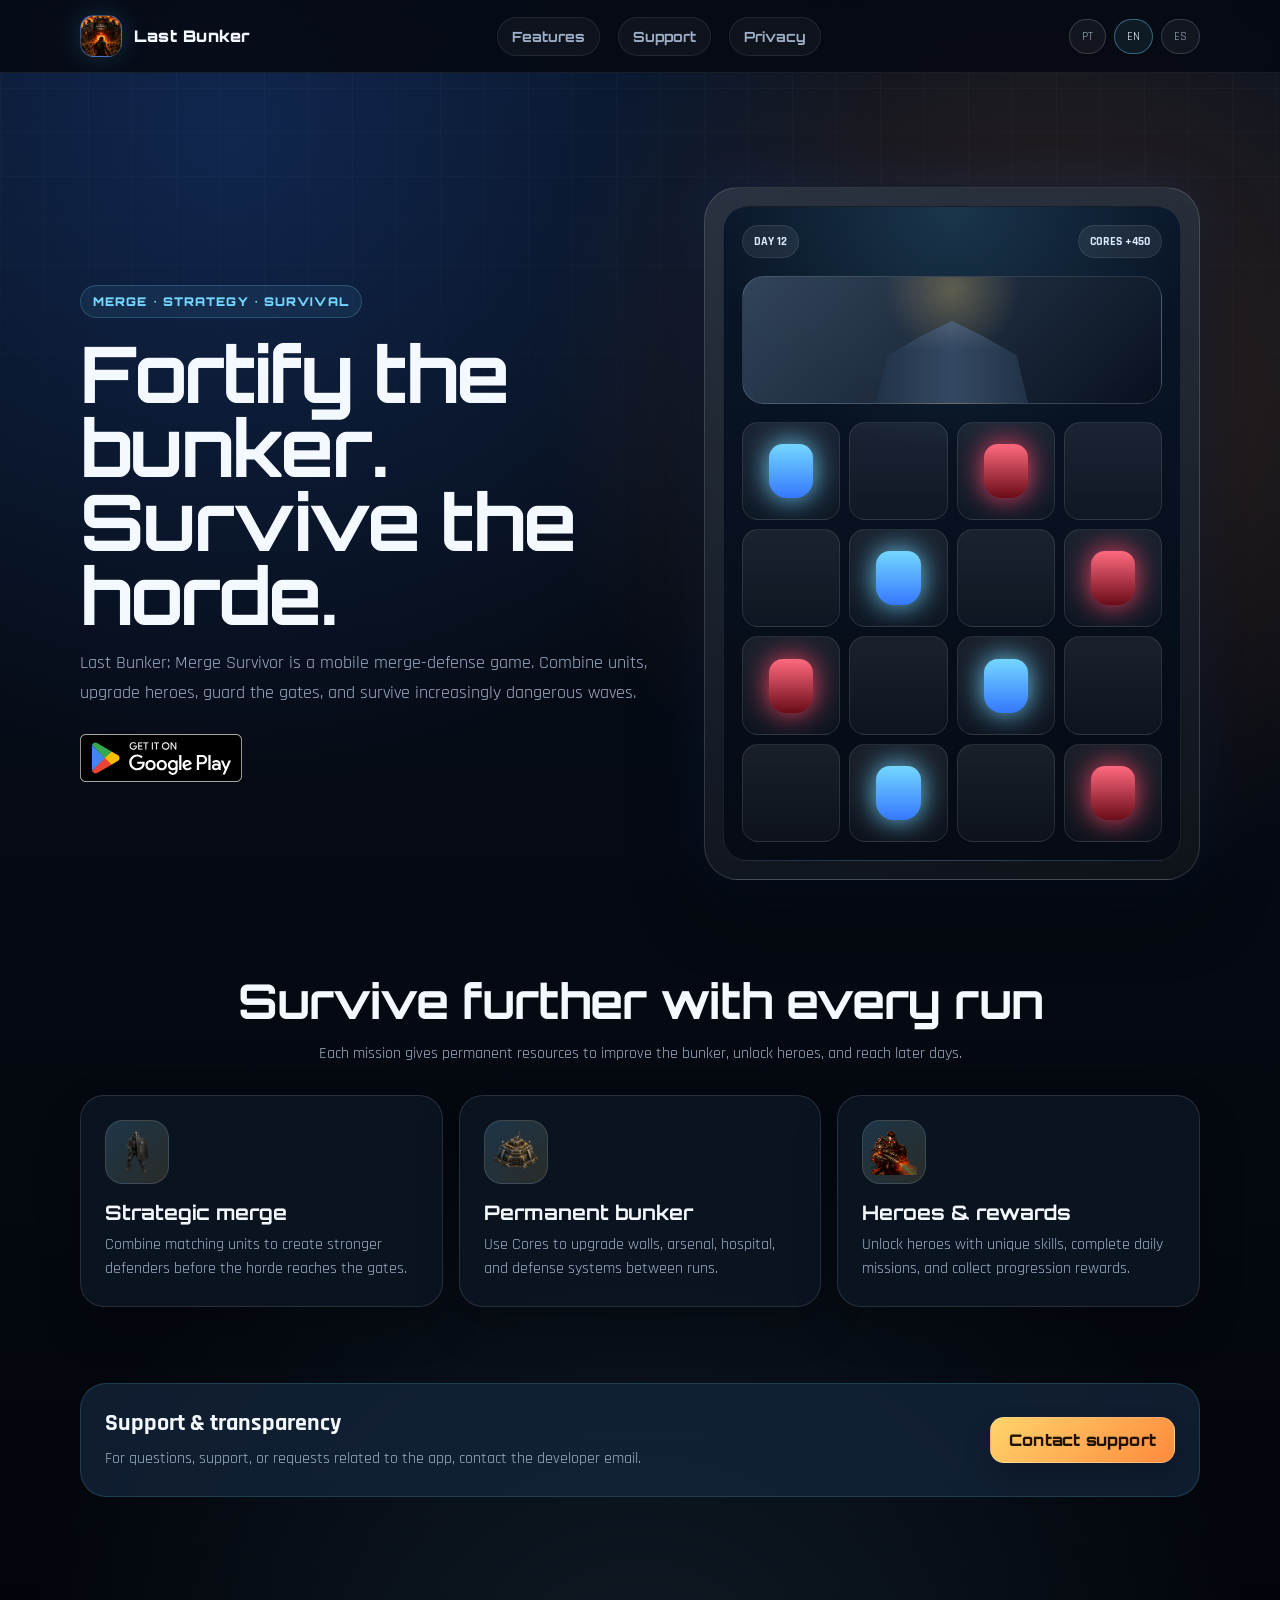
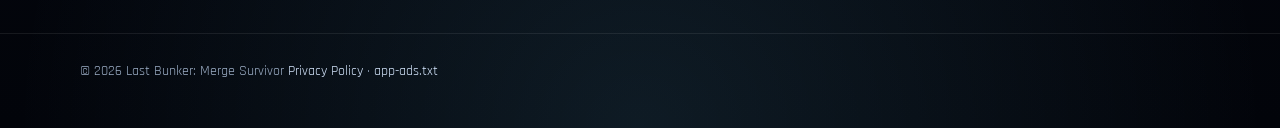
==== commit 0b3b77ec: "fixes" ====
--- a/index.html
+++ b/index.html
@@ -37,7 +37,7 @@
       <nav class="nav-links" aria-label="Navigation">
         <a href="#features">Features</a>
         <a href="#support">Support</a>
-        <a href="/privacy/en.html">Privacy</a>
+        <a href="/privacy/en">Privacy</a>
       </nav>
       <div class="lang-switcher" aria-label="Language selector">
         <button type="button" class="lang-btn" data-lang="pt">PT</button>
@@ -60,10 +60,6 @@
             <a class="store-badge" href="https://play.google.com/store/apps/details?id=app.lastbunker" target="_blank" rel="noopener" aria-label="Get it on Google Play">
               <img src="/assets/GetItOnGooglePlay_Badge_Web_color_English.svg" alt="Get it on Google Play">
             </a>
-            <a class="btn" href="/privacy/en.html">Privacy Policy</a>
-          </div>
-          <div class="store-note">
-            Official support and developer page for Last Bunker: Merge Survivor.
           </div>
         </div>
 
@@ -130,7 +126,7 @@
     <div class="wrap foot">
       <span>© <span id="year"></span> Last Bunker: Merge Survivor</span>
       <span>
-        <a href="/privacy/en.html">Privacy Policy</a> ·
+        <a href="/privacy/en">Privacy Policy</a> ·
         <a href="/app-ads.txt">app-ads.txt</a>
       </span>
     </div>
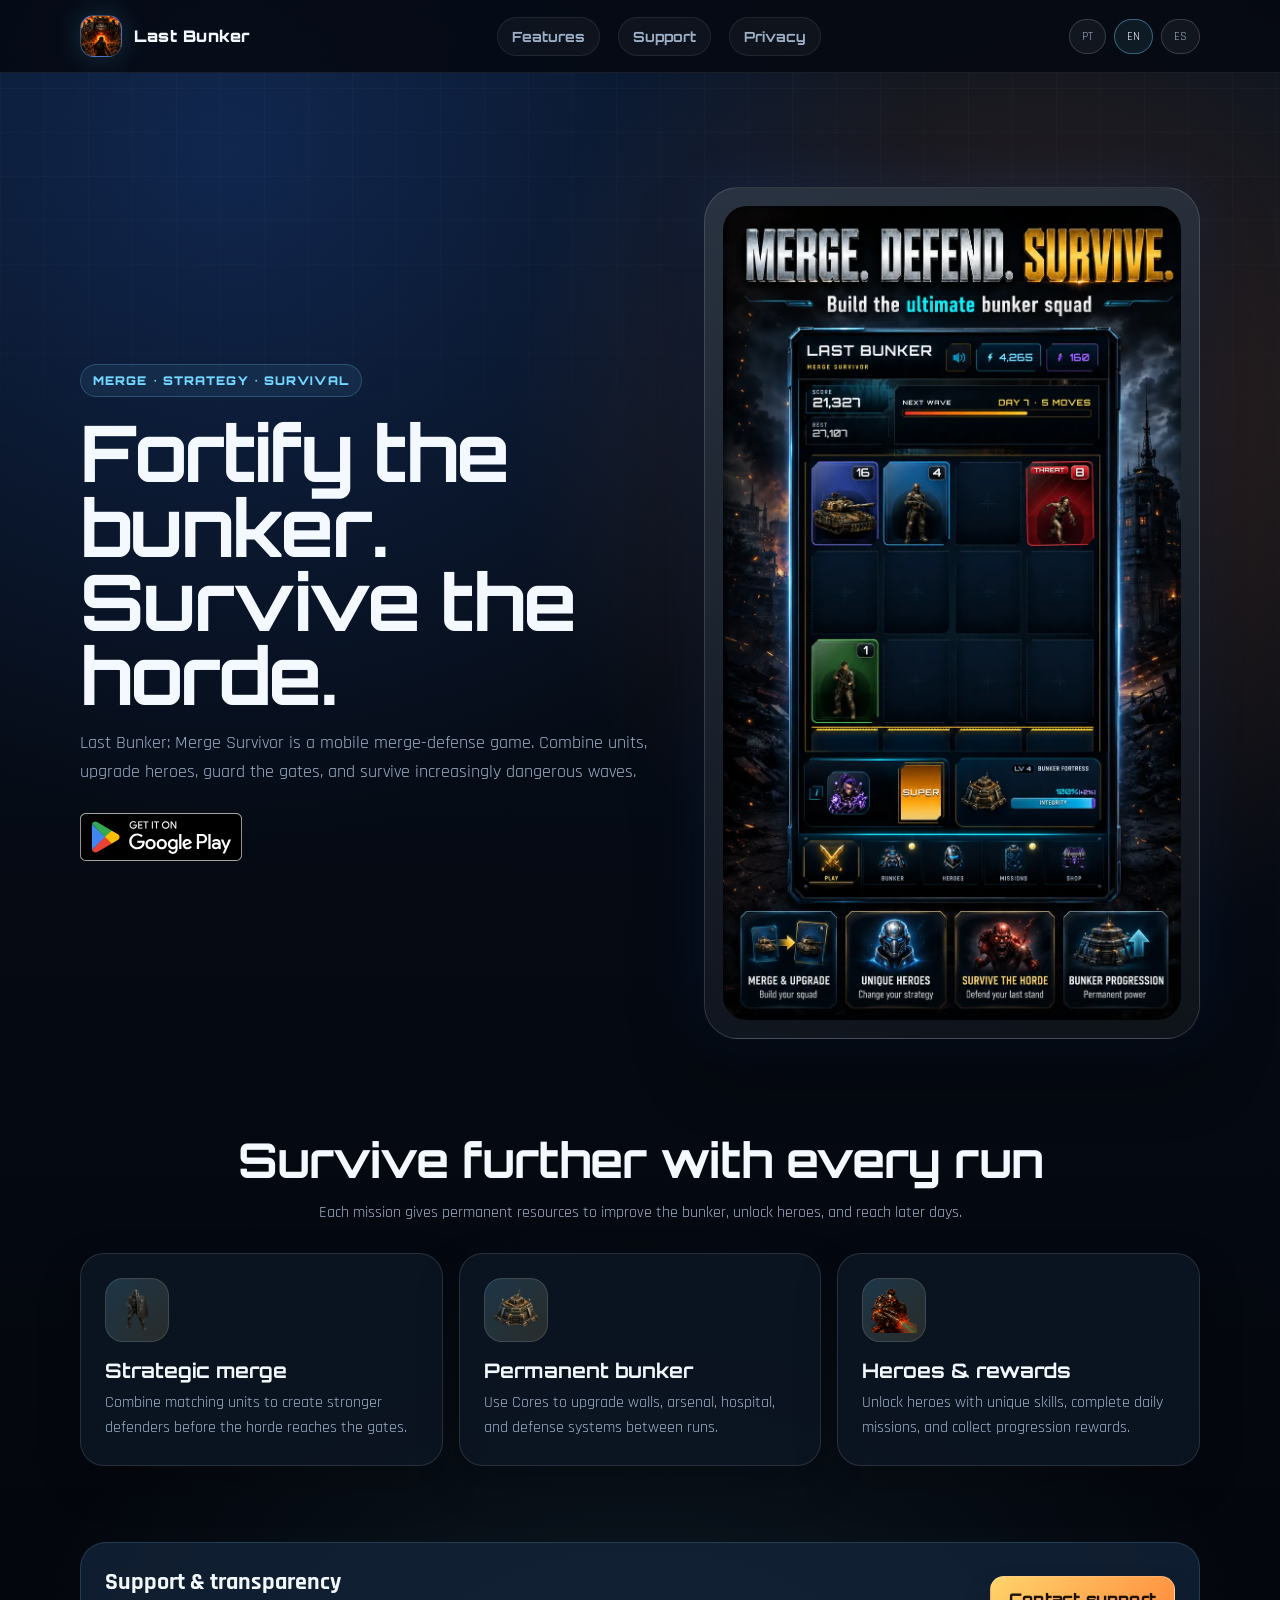
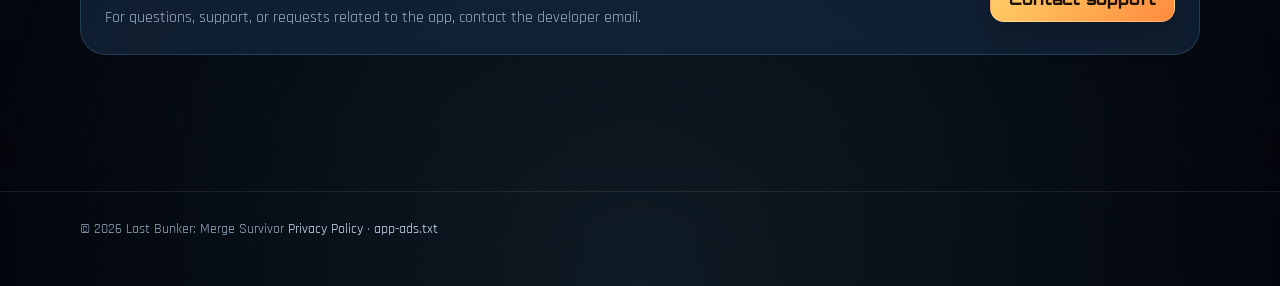
==== commit fe138f83: "new images" ====
--- a/index.html
+++ b/index.html
@@ -64,19 +64,7 @@
         </div>
 
         <div class="phone-card" aria-label="Game preview">
-          <div class="game-ui">
-            <div class="game-top">
-              <span class="pill">DAY 12</span>
-              <span class="pill">CORES +450</span>
-            </div>
-            <div class="bunker-panel"></div>
-            <div class="grid">
-              <div class="cell unit"></div><div class="cell"></div><div class="cell zombie"></div><div class="cell"></div>
-              <div class="cell"></div><div class="cell unit"></div><div class="cell"></div><div class="cell zombie"></div>
-              <div class="cell zombie"></div><div class="cell"></div><div class="cell unit"></div><div class="cell"></div>
-              <div class="cell"></div><div class="cell unit"></div><div class="cell"></div><div class="cell zombie"></div>
-            </div>
-          </div>
+            <img src="/assets/screenshots/en.webp" alt="Game screenshot">
         </div>
       </div>
     </section>
--- a/styles/styles.css
+++ b/styles/styles.css
@@ -136,40 +136,14 @@
   box-shadow: var(--shadow), 0 0 60px rgba(53,120,255,.15);
   overflow: hidden;
 }
-.phone-card::before { content: ""; position: absolute; inset: 18px; border-radius: 24px; border: 1px solid rgba(116,215,255,.16); pointer-events: none; }
-.game-ui {
-  position: relative; height: 100%; min-height: 484px; border-radius: 24px; padding: 18px;
-  background:
-    radial-gradient(circle at 50% 0%, rgba(116,215,255,.16), transparent 35%),
-    linear-gradient(180deg, #091629, #060b14);
-  border: 1px solid rgba(255,255,255,.08);
-}
-.game-top { display: flex; justify-content: space-between; gap: 12px; margin-bottom: 18px; }
-.pill { border-radius: 999px; padding: 8px 11px; background: rgba(255,255,255,.07); border: 1px solid rgba(255,255,255,.09); color: #dbe9ff; font-size: 12px; font-weight: 900; }
-.bunker-panel {
-  border-radius: 22px; min-height: 128px;
-  background:
-    radial-gradient(circle at 50% 10%, rgba(255,212,107,.28), transparent 28%),
-    linear-gradient(135deg, rgba(54, 73, 96, .9), rgba(9, 17, 31, .96));
-  border: 1px solid rgba(255,255,255,.14); margin-bottom: 18px; position: relative; overflow: hidden;
-}
-.bunker-panel::before {
-  content: ""; position: absolute; left: 50%; bottom: 0; width: 190px; height: 82px; transform: translateX(-50%);
-  background:
-    linear-gradient(180deg, rgba(255,255,255,.12), transparent 35%),
-    linear-gradient(90deg, #1d2d42, #344962, #1d2d42);
-  clip-path: polygon(10% 100%, 16% 42%, 34% 18%, 50% 0, 66% 18%, 84% 42%, 90% 100%);
-  filter: drop-shadow(0 0 18px rgba(116,215,255,.16));
-}
-.grid { display: grid; grid-template-columns: repeat(4, 1fr); gap: 9px; }
-.cell {
-  aspect-ratio: 1; border-radius: 16px;
-  background: linear-gradient(180deg, rgba(255,255,255,.08), rgba(255,255,255,.03));
-  border: 1px solid rgba(255,255,255,.1); display: grid; place-items: center; position: relative; overflow: hidden;
-}
-.unit::before, .zombie::before { content: ""; width: 46%; height: 56%; border-radius: 14px 14px 18px 18px; display: block; filter: drop-shadow(0 0 14px currentColor); }
-.unit::before { background: linear-gradient(180deg, #74d7ff, #3578ff); color: #74d7ff; }
-.zombie::before { background: linear-gradient(180deg, #ff6a7f, #6a0c18); color: #ff4668; }
+.phone-card img {
+  position: relative; border-radius: 24px;
+  z-index: 1;
+  width: 100%;
+  height: 100%;
+  object-fit: contain;
+  display: block;
+}
 .features { padding: 34px 0 56px; }
 .section-title { text-align: center; margin-bottom: 28px; }
 .section-title h2 { font-size: clamp(30px, 4vw, 48px); margin: 0 0 10px; letter-spacing: -1px; }
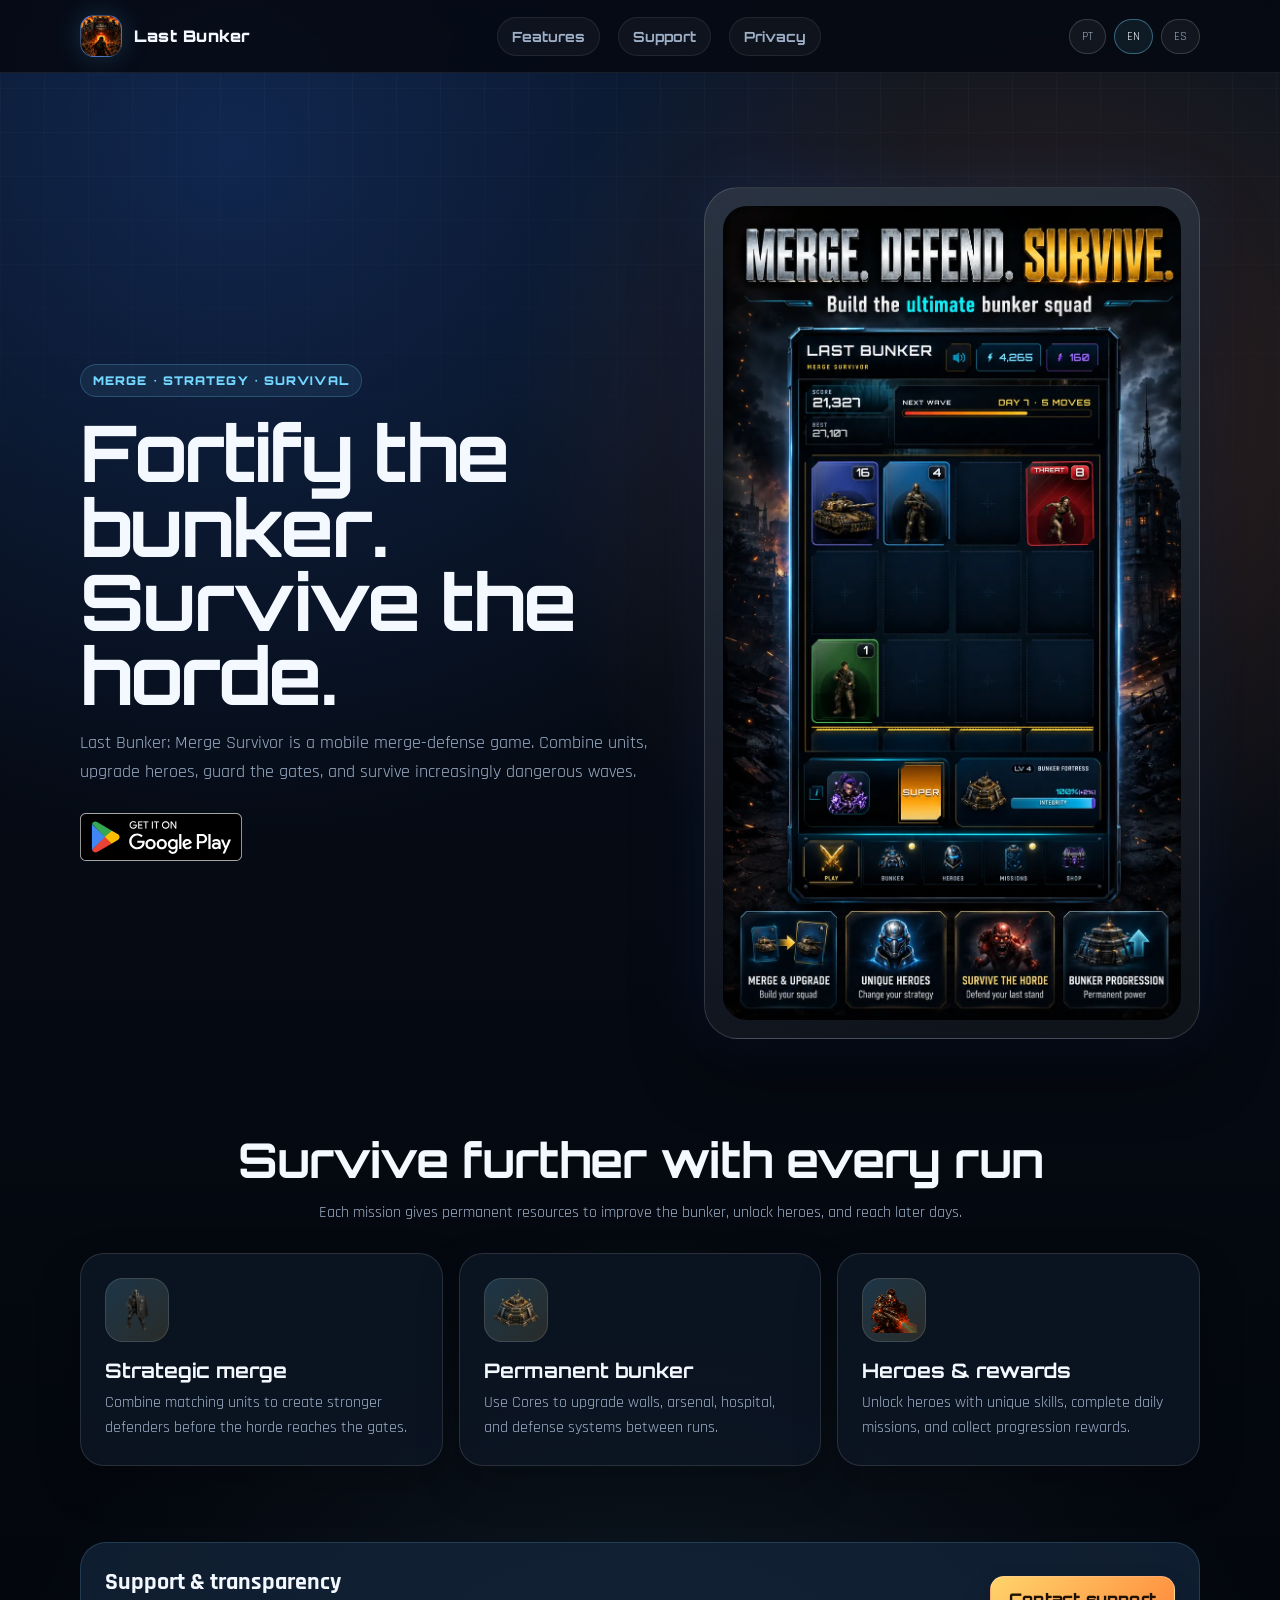
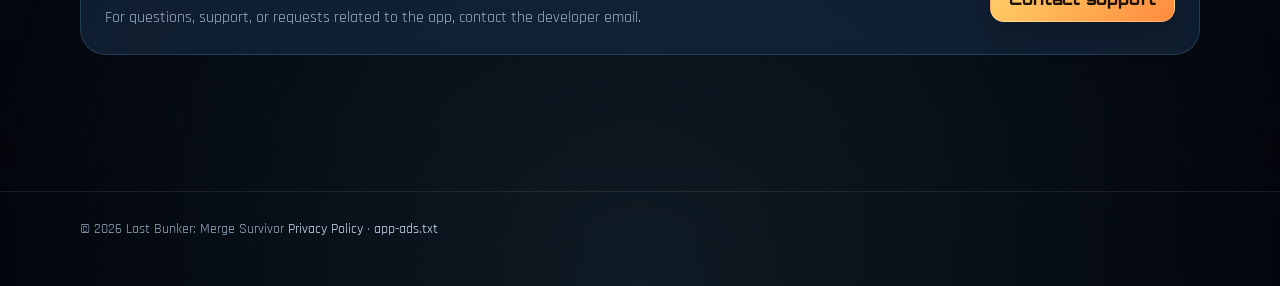
==== commit f171d9c6: "compress imagens" ====
--- a/index.html
+++ b/index.html
@@ -30,7 +30,7 @@
     <div class="wrap nav">
       <a class="brand" href="/">
         <span class="brand-mark" aria-hidden="true">
-          <img src="/assets/ic_launcher-playstore.png" alt="Last Bunker logo">
+          <img src="/assets/ic_launcher-playstore.webp" alt="Last Bunker logo">
         </span>
         <span>Last Bunker</span>
       </a>
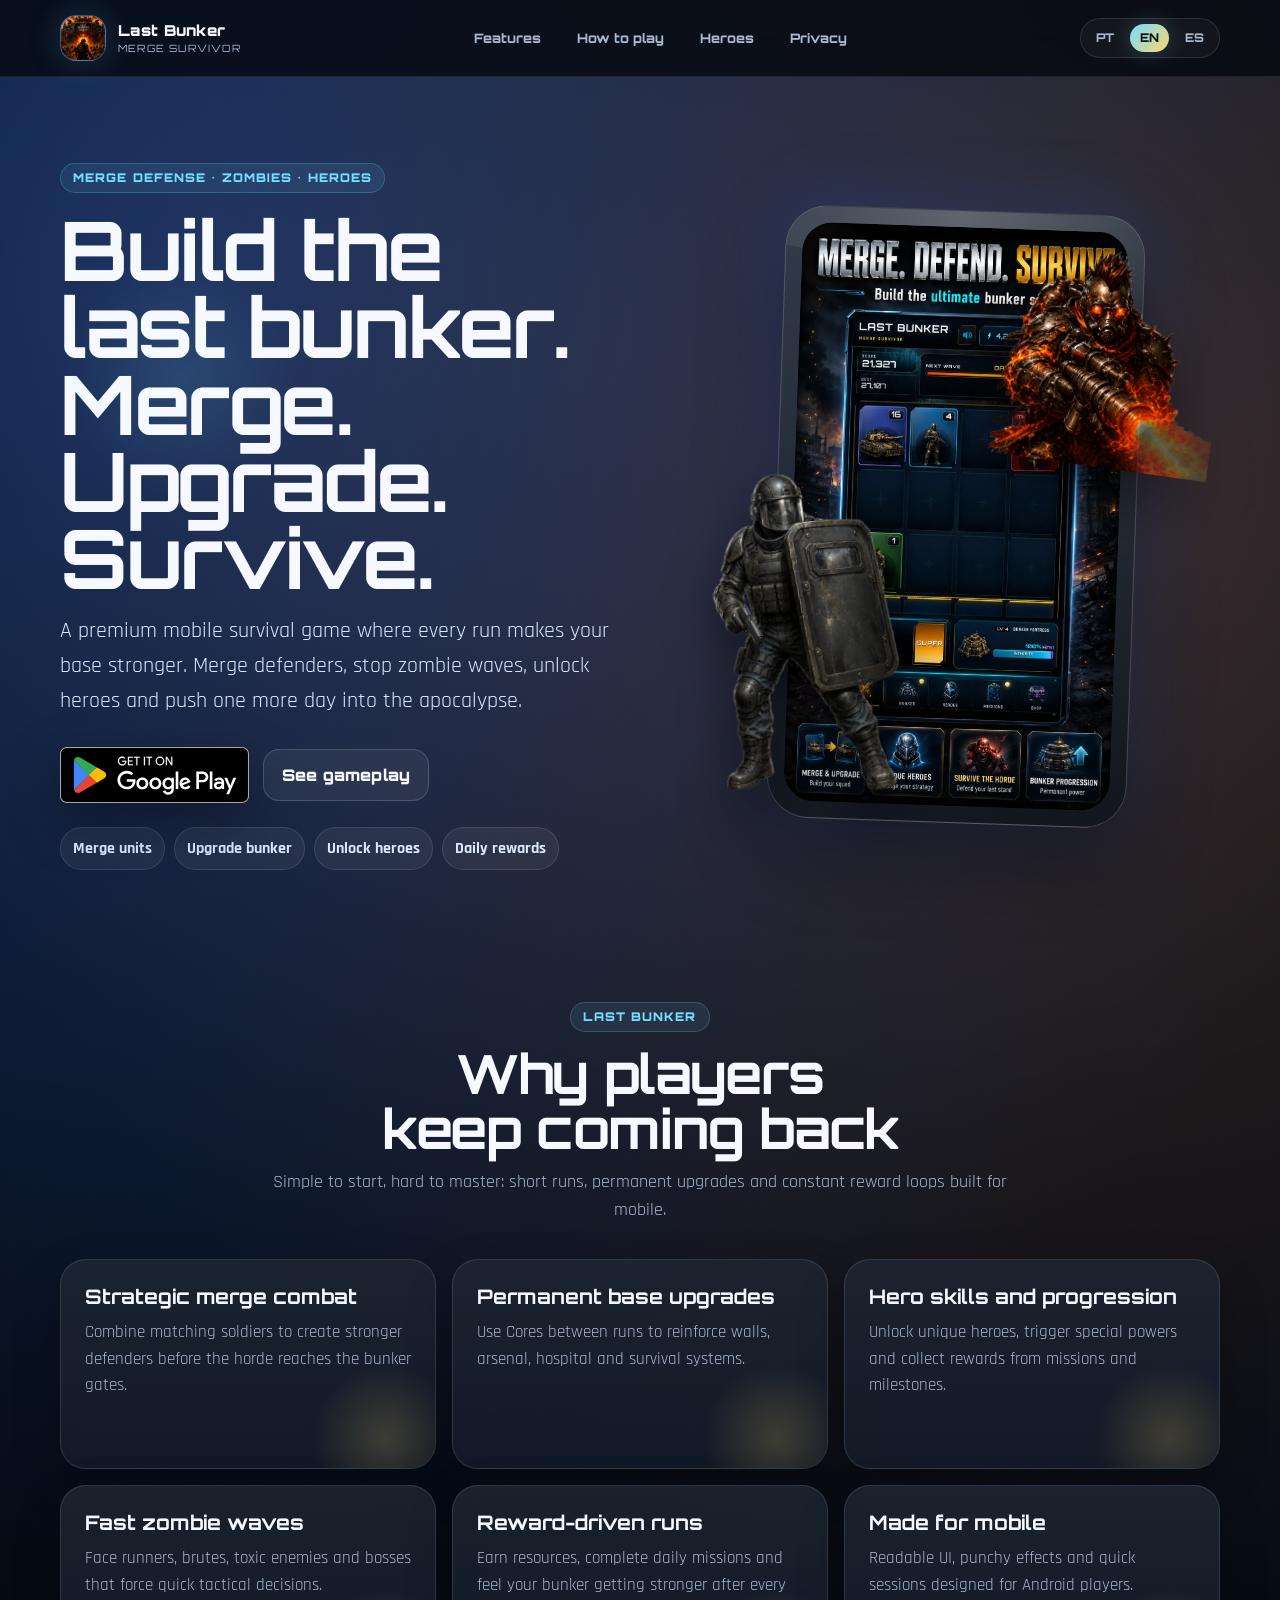
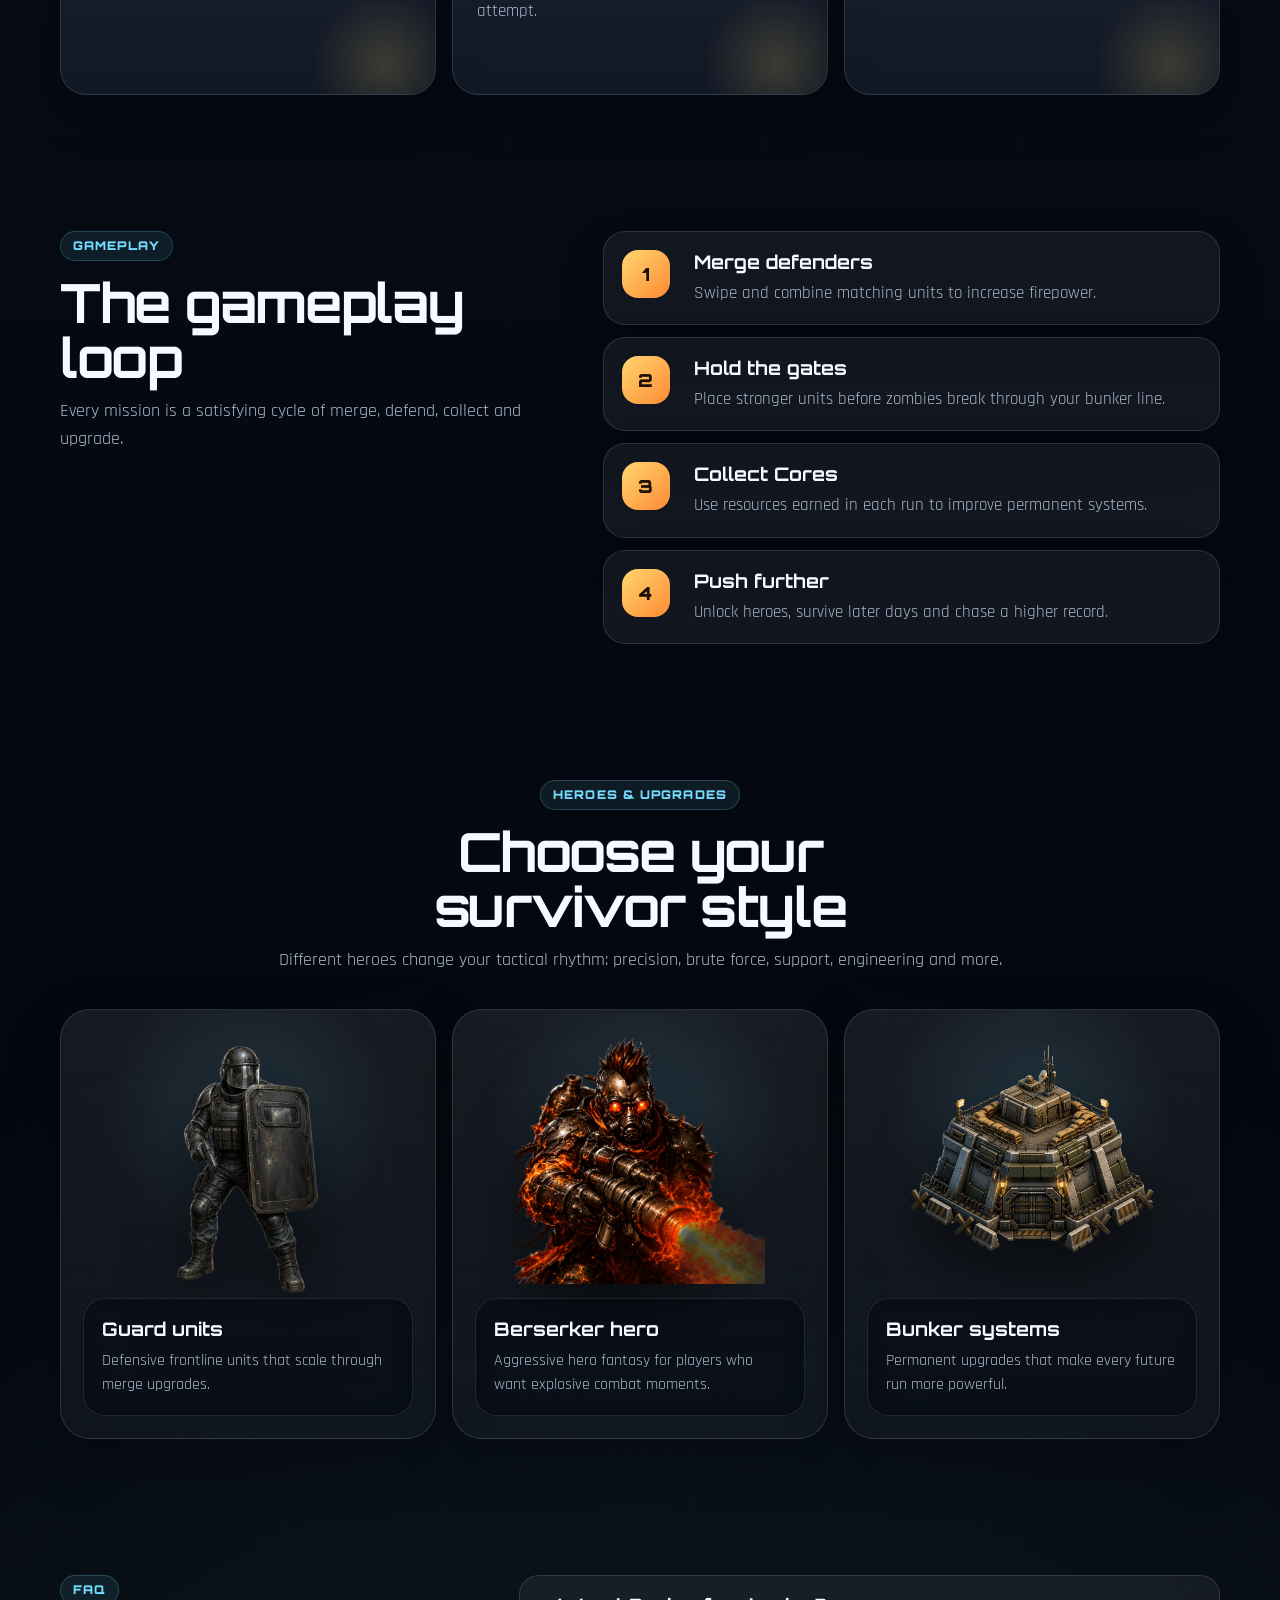
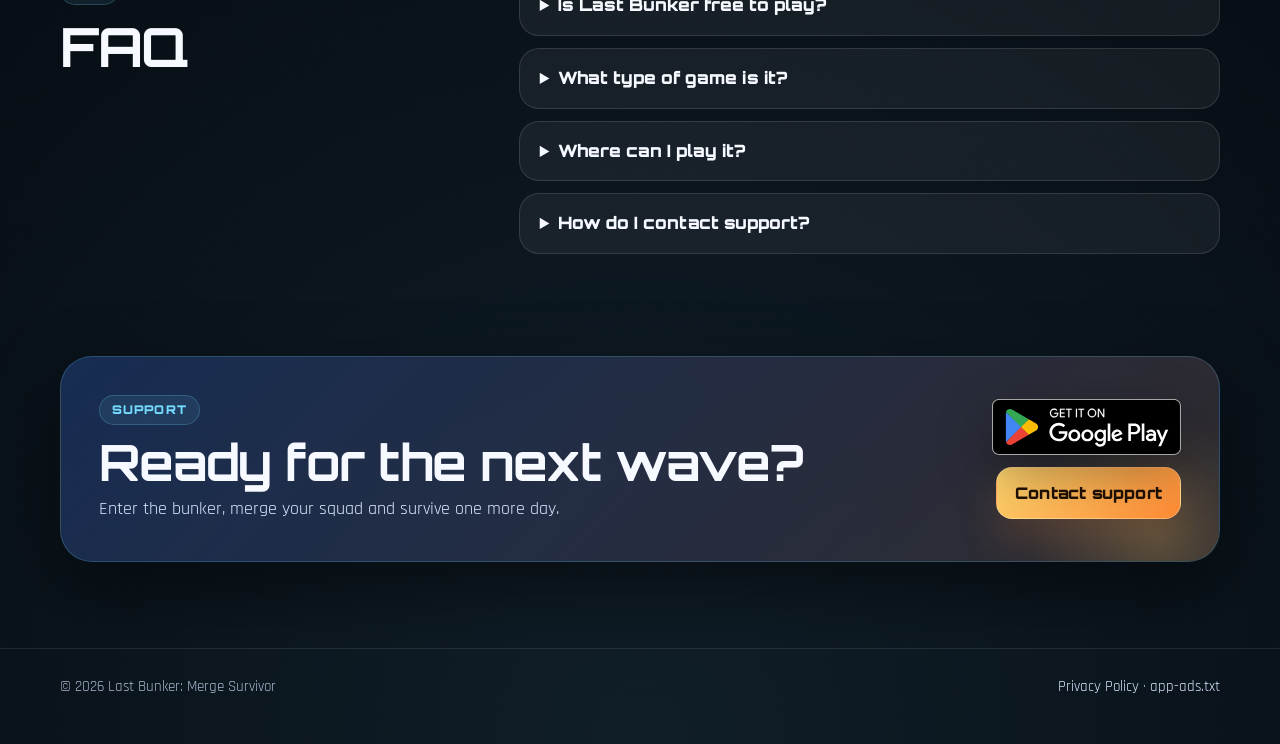
==== commit 777e5c75: "new UX" ====
--- a/index.html
+++ b/index.html
@@ -3,108 +3,214 @@
 <head>
   <meta charset="utf-8" />
   <meta name="viewport" content="width=device-width, initial-scale=1" />
-  <title>Last Bunker: Merge Survivor</title>
-  <meta name="description" content="Last Bunker: Merge Survivor is a mobile merge-defense game. Fortify the bunker, upgrade heroes, and survive zombie waves." />
-  <meta name="robots" content="index,follow" />
-  <meta property="og:title" content="Last Bunker: Merge Survivor" />
-  <meta property="og:description" content="Merge, strategy and bunker defense against zombie hordes." />
-  <meta property="og:type" content="website" />
+  <meta name="robots" content="index,follow,max-image-preview:large,max-snippet:-1,max-video-preview:-1" />
   <meta name="theme-color" content="#07111f" />
+  <meta name="color-scheme" content="dark" />
+  <link rel="preconnect" href="https://fonts.googleapis.com">
+  <link rel="preconnect" href="https://fonts.gstatic.com" crossorigin>
+  <link href="https://fonts.googleapis.com/css2?family=Orbitron:wght@500;700;900&family=Rajdhani:wght@400;500;600;700&display=swap" rel="stylesheet">
   <link rel="apple-touch-icon" sizes="180x180" href="/assets/favicon/apple-touch-icon.png" />
   <link rel="icon" type="image/png" sizes="32x32" href="/assets/favicon/favicon-32x32.png" />
   <link rel="icon" type="image/png" sizes="16x16" href="/assets/favicon/favicon-16x16.png" />
   <link rel="manifest" href="/assets/favicon/site.webmanifest" />
   <link rel="shortcut icon" href="/assets/favicon/favicon.ico" />
-  <link rel="canonical" href="/" />
-  <link rel="alternate" href="/" hreflang="en" />
-  <link rel="alternate" href="/pt" hreflang="pt-BR" />
-  <link rel="alternate" href="/es" hreflang="es" />
-  <link rel="alternate" href="/" hreflang="x-default" />
-  <link rel="preconnect" href="https://fonts.googleapis.com">
-  <link rel="preconnect" href="https://fonts.gstatic.com" crossorigin>
-  <link href="https://fonts.googleapis.com/css2?family=Orbitron:wght@500;700;900&family=Rajdhani:wght@300;400;500;600;700&display=swap" rel="stylesheet">
   <link rel="stylesheet" href="/styles/styles.css">
+  <title>Last Bunker: Merge Survivor — Zombie Merge Defense Game</title>
+  <meta name="description" content="Play Last Bunker: Merge Survivor, a mobile zombie merge defense game. Merge soldiers, upgrade your bunker, unlock heroes and survive wave after wave." />
+  <meta name="keywords" content="Last Bunker, merge survivor, zombie game, bunker defense, merge defense, tower defense, mobile game, Android game" />
+  <link rel="canonical" href="https://last-bunker-privacy.vercel.app/" />
+  <link rel="alternate" href="https://last-bunker-privacy.vercel.app/" hreflang="en" />
+  <link rel="alternate" href="https://last-bunker-privacy.vercel.app/pt" hreflang="pt-BR" />
+  <link rel="alternate" href="https://last-bunker-privacy.vercel.app/es" hreflang="es" />
+  <link rel="alternate" href="https://last-bunker-privacy.vercel.app/" hreflang="x-default" />
+  <meta property="og:site_name" content="Last Bunker: Merge Survivor" />
+  <meta property="og:title" content="Last Bunker: Merge Survivor — Zombie Merge Defense Game" />
+  <meta property="og:description" content="A fast mobile merge-defense game: build the bunker, merge defenders and survive zombie hordes." />
+  <meta property="og:type" content="website" />
+  <meta property="og:url" content="https://last-bunker-privacy.vercel.app/" />
+  <meta property="og:image" content="https://last-bunker-privacy.vercel.app/assets/og-image.webp" />
+  <meta property="og:image:width" content="1200" />
+  <meta property="og:image:height" content="630" />
+  <meta name="twitter:card" content="summary_large_image" />
+  <meta name="twitter:title" content="Last Bunker: Merge Survivor — Zombie Merge Defense Game" />
+  <meta name="twitter:description" content="A fast mobile merge-defense game: build the bunker, merge defenders and survive zombie hordes." />
+  <meta name="twitter:image" content="https://last-bunker-privacy.vercel.app/assets/og-image.webp" />
+  <script type="application/ld+json">{"@context":"https://schema.org","@graph":[{"@type":"VideoGame","name":"Last Bunker: Merge Survivor","url":"https://last-bunker-privacy.vercel.app/","image":"https://last-bunker-privacy.vercel.app/assets/og-image.webp","applicationCategory":"GameApplication","operatingSystem":"Android","genre":["Merge","Tower defense","Zombie survival","Strategy"],"description":"Play Last Bunker: Merge Survivor, a mobile zombie merge defense game. Merge soldiers, upgrade your bunker, unlock heroes and survive wave after wave.","offers":{"@type":"Offer","price":"0","priceCurrency":"USD"},"publisher":{"@type":"Person","name":"Vitor Sousa","email":"vitoramaromoraes@gmail.com"}},{"@type":"FAQPage","mainEntity":[{"@type":"Question","name":"Is Last Bunker free to play?","acceptedAnswer":{"@type":"Answer","text":"The game is designed as a free mobile game with optional rewards and in-app purchases."}},{"@type":"Question","name":"What type of game is it?","acceptedAnswer":{"@type":"Answer","text":"It mixes merge puzzle mechanics, tower defense, zombie survival and permanent progression."}},{"@type":"Question","name":"Where can I play it?","acceptedAnswer":{"@type":"Answer","text":"The Android version is linked through Google Play. Store availability can vary by country."}},{"@type":"Question","name":"How do I contact support?","acceptedAnswer":{"@type":"Answer","text":"Use the developer email shown in the support section or the privacy policy page."}}]},{"@type":"WebSite","name":"Last Bunker: Merge Survivor","url":"https://last-bunker-privacy.vercel.app/"},{"@type":"Organization","name":"Last Bunker","url":"https://last-bunker-privacy.vercel.app/","email":"vitoramaromoraes@gmail.com","logo":"https://last-bunker-privacy.vercel.app/assets/ic_launcher-playstore.webp"}]}</script>
 </head>
 <body>
-  <header>
+  <a class="skip-link" href="#main">Skip to content</a>
+  <header class="site-header">
     <div class="wrap nav">
-      <a class="brand" href="/">
-        <span class="brand-mark" aria-hidden="true">
-          <img src="/assets/ic_launcher-playstore.webp" alt="Last Bunker logo">
-        </span>
-        <span>Last Bunker</span>
+      <a class="brand" href="/" aria-label="Last Bunker home">
+        <span class="brand-mark" aria-hidden="true"><img src="/assets/ic_launcher-playstore.webp" alt=""></span>
+        <span><strong>Last Bunker</strong><small>Merge Survivor</small></span>
       </a>
       <nav class="nav-links" aria-label="Navigation">
         <a href="#features">Features</a>
-        <a href="#support">Support</a>
+        <a href="#how">How to play</a>
+        <a href="#heroes">Heroes</a>
         <a href="/privacy/en">Privacy</a>
       </nav>
       <div class="lang-switcher" aria-label="Language selector">
-        <button type="button" class="lang-btn" data-lang="pt">PT</button>
+        <button type="button" class="lang-btn " data-lang="pt">PT</button>
         <button type="button" class="lang-btn active" data-lang="en">EN</button>
-        <button type="button" class="lang-btn" data-lang="es">ES</button>
+        <button type="button" class="lang-btn " data-lang="es">ES</button>
       </div>
     </div>
   </header>
 
-  <main>
-    <section class="hero">
+  <main id="main">
+    <section class="hero section-hero">
+      <div class="hero-orb hero-orb-a" aria-hidden="true"></div>
+      <div class="hero-orb hero-orb-b" aria-hidden="true"></div>
       <div class="wrap hero-grid">
-        <div>
-          <span class="eyebrow">Merge • Strategy • Survival</span>
-          <h1>Fortify the bunker. Survive the horde.</h1>
-          <p>
-            Last Bunker: Merge Survivor is a mobile merge-defense game. Combine units, upgrade heroes, guard the gates, and survive increasingly dangerous waves.
-          </p>
+        <div class="hero-copy reveal">
+          <span class="eyebrow">Merge Defense • Zombies • Heroes</span>
+          <h1>Build the last bunker. Merge. Upgrade. Survive.</h1>
+          <p class="hero-lead">A premium mobile survival game where every run makes your base stronger. Merge defenders, stop zombie waves, unlock heroes and push one more day into the apocalypse.</p>
           <div class="cta-row">
-            <a class="store-badge" href="https://play.google.com/store/apps/details?id=app.lastbunker" target="_blank" rel="noopener" aria-label="Get it on Google Play">
-              <img src="/assets/GetItOnGooglePlay_Badge_Web_color_English.svg" alt="Get it on Google Play">
+            <a class="store-badge pulse" href="https://play.google.com/store/apps/details?id=app.lastbunker" target="_blank" rel="noopener sponsored" aria-label="Play on Google Play">
+              <img src="/assets/GetItOnGooglePlay_Badge_Web_color_English.svg" alt="Play on Google Play" width="646" height="192">
             </a>
-          </div>
-        </div>
-
-        <div class="phone-card" aria-label="Game preview">
-            <img src="/assets/screenshots/en.webp" alt="Game screenshot">
-        </div>
-      </div>
-    </section>
-
-    <section class="features" id="features">
+            <a class="btn btn-ghost" href="#how">See gameplay</a>
+          </div>
+          <div class="proof-strip" aria-label="Gameplay highlights">
+            <span>Merge units</span><span>Upgrade bunker</span><span>Unlock heroes</span><span>Daily rewards</span>
+          </div>
+        </div>
+        <div class="hero-visual reveal">
+          <div class="phone-card" aria-label="Game screenshot showing merge defense gameplay">
+            <img src="/assets/screenshots/en.webp" alt="Game screenshot showing merge defense gameplay" fetchpriority="high" decoding="async">
+          </div>
+          <img class="floating-character floating-guard" src="/assets/guard.webp" alt="" aria-hidden="true" loading="eager" decoding="async">
+          <img class="floating-character floating-berserker" src="/assets/berserker.webp" alt="" aria-hidden="true" loading="eager" decoding="async">
+        </div>
+      </div>
+    </section>
+
+    <section class="features premium-section" id="features">
       <div class="wrap">
-        <div class="section-title">
-          <h2>Survive further with every run</h2>
-          <p>Each mission gives permanent resources to improve the bunker, unlock heroes, and reach later days.</p>
-        </div>
-        <div class="cards">
-          <article class="card">
-            <div class="icon"><img src="/assets/guard.webp" alt="Strategy"></div>
-            <h3>Strategic merge</h3>
-            <p>Combine matching units to create stronger defenders before the horde reaches the gates.</p>
-          </article>
-          <article class="card">
-            <div class="icon"><img src="/assets/bunker_level_2.webp" alt="Bunker"></div>
-            <h3>Permanent bunker</h3>
-            <p>Use Cores to upgrade walls, arsenal, hospital, and defense systems between runs.</p>
-          </article>
-          <article class="card">
-            <div class="icon"><img src="/assets/berserker.webp" alt="Hero"></div>
-            <h3>Heroes & rewards</h3>
-            <p>Unlock heroes with unique skills, complete daily missions, and collect progression rewards.</p>
-          </article>
-        </div>
-      </div>
-    </section>
-
-    <section class="compliance" id="support">
+        <div class="section-title reveal">
+          <span class="kicker">Last Bunker</span>
+          <h2>Why players keep coming back</h2>
+          <p>Simple to start, hard to master: short runs, permanent upgrades and constant reward loops built for mobile.</p>
+        </div>
+        <div class="feature-grid">
+          <article class="feature-card reveal">
+            <span class="feature-glow" aria-hidden="true"></span>
+            <h3>Strategic merge combat</h3>
+            <p>Combine matching soldiers to create stronger defenders before the horde reaches the bunker gates.</p>
+          </article>
+          <article class="feature-card reveal">
+            <span class="feature-glow" aria-hidden="true"></span>
+            <h3>Permanent base upgrades</h3>
+            <p>Use Cores between runs to reinforce walls, arsenal, hospital and survival systems.</p>
+          </article>
+          <article class="feature-card reveal">
+            <span class="feature-glow" aria-hidden="true"></span>
+            <h3>Hero skills and progression</h3>
+            <p>Unlock unique heroes, trigger special powers and collect rewards from missions and milestones.</p>
+          </article>
+          <article class="feature-card reveal">
+            <span class="feature-glow" aria-hidden="true"></span>
+            <h3>Fast zombie waves</h3>
+            <p>Face runners, brutes, toxic enemies and bosses that force quick tactical decisions.</p>
+          </article>
+          <article class="feature-card reveal">
+            <span class="feature-glow" aria-hidden="true"></span>
+            <h3>Reward-driven runs</h3>
+            <p>Earn resources, complete daily missions and feel your bunker getting stronger after every attempt.</p>
+          </article>
+          <article class="feature-card reveal">
+            <span class="feature-glow" aria-hidden="true"></span>
+            <h3>Made for mobile</h3>
+            <p>Readable UI, punchy effects and quick sessions designed for Android players.</p>
+          </article>
+        </div>
+      </div>
+    </section>
+
+    <section class="how premium-section" id="how">
+      <div class="wrap split-section">
+        <div class="section-title left reveal">
+          <span class="kicker">Gameplay</span>
+          <h2>The gameplay loop</h2>
+          <p>Every mission is a satisfying cycle of merge, defend, collect and upgrade.</p>
+        </div>
+        <div class="steps-grid">
+          <article class="step-card reveal">
+            <span>1</span>
+            <div><h3>Merge defenders</h3><p>Swipe and combine matching units to increase firepower.</p></div>
+          </article>
+          <article class="step-card reveal">
+            <span>2</span>
+            <div><h3>Hold the gates</h3><p>Place stronger units before zombies break through your bunker line.</p></div>
+          </article>
+          <article class="step-card reveal">
+            <span>3</span>
+            <div><h3>Collect Cores</h3><p>Use resources earned in each run to improve permanent systems.</p></div>
+          </article>
+          <article class="step-card reveal">
+            <span>4</span>
+            <div><h3>Push further</h3><p>Unlock heroes, survive later days and chase a higher record.</p></div>
+          </article>
+        </div>
+      </div>
+    </section>
+
+    <section class="heroes premium-section" id="heroes">
       <div class="wrap">
-        <div class="compliance-box">
+        <div class="section-title reveal">
+          <span class="kicker">Heroes & Upgrades</span>
+          <h2>Choose your survivor style</h2>
+          <p>Different heroes change your tactical rhythm: precision, brute force, support, engineering and more.</p>
+        </div>
+        <div class="hero-mini-grid">
+          <article class="hero-mini reveal">
+            <img src="/assets/guard.webp" alt="Guard units" loading="lazy" decoding="async">
+            <div><h3>Guard units</h3><p>Defensive frontline units that scale through merge upgrades.</p></div>
+          </article>
+          <article class="hero-mini reveal">
+            <img src="/assets/berserker.webp" alt="Berserker hero" loading="lazy" decoding="async">
+            <div><h3>Berserker hero</h3><p>Aggressive hero fantasy for players who want explosive combat moments.</p></div>
+          </article>
+          <article class="hero-mini reveal">
+            <img src="/assets/bunker_level_2.webp" alt="Bunker systems" loading="lazy" decoding="async">
+            <div><h3>Bunker systems</h3><p>Permanent upgrades that make every future run more powerful.</p></div>
+          </article>
+        </div>
+      </div>
+    </section>
+
+    <section class="faq premium-section" id="faq">
+      <div class="wrap faq-grid">
+        <div class="section-title left reveal">
+          <span class="kicker">FAQ</span>
+          <h2>FAQ</h2>
+        </div>
+        <div class="faq-list">
+          <details class="faq-item reveal"><summary>Is Last Bunker free to play?</summary><p>The game is designed as a free mobile game with optional rewards and in-app purchases.</p></details>
+          <details class="faq-item reveal"><summary>What type of game is it?</summary><p>It mixes merge puzzle mechanics, tower defense, zombie survival and permanent progression.</p></details>
+          <details class="faq-item reveal"><summary>Where can I play it?</summary><p>The Android version is linked through Google Play. Store availability can vary by country.</p></details>
+          <details class="faq-item reveal"><summary>How do I contact support?</summary><p>Use the developer email shown in the support section or the privacy policy page.</p></details>
+        </div>
+      </div>
+    </section>
+
+    <section class="final-cta" id="support">
+      <div class="wrap">
+        <div class="compliance-box reveal">
           <div>
-            <h2>Support & transparency</h2>
-            <p>
-              For questions, support, or requests related to the app, contact the developer email.
-            </p>
-          </div>
-          <a class="btn btn-primary" href="mailto:vitoramaromoraes@gmail.com">Contact support</a>
+            <span class="kicker">Support</span>
+            <h2>Ready for the next wave?</h2>
+            <p>Enter the bunker, merge your squad and survive one more day.</p>
+          </div>
+          <div class="cta-column">
+            <a class="store-badge" href="https://play.google.com/store/apps/details?id=app.lastbunker" target="_blank" rel="noopener sponsored" aria-label="Play on Google Play">
+              <img src="/assets/GetItOnGooglePlay_Badge_Web_color_English.svg" alt="Play on Google Play" width="646" height="192" loading="lazy">
+            </a>
+            <a class="btn btn-primary" href="mailto:vitoramaromoraes@gmail.com">Contact support</a>
+          </div>
         </div>
       </div>
     </section>
@@ -113,13 +219,9 @@
   <footer>
     <div class="wrap foot">
       <span>© <span id="year"></span> Last Bunker: Merge Survivor</span>
-      <span>
-        <a href="/privacy/en">Privacy Policy</a> ·
-        <a href="/app-ads.txt">app-ads.txt</a>
-      </span>
+      <span><a href="/privacy/en">Privacy Policy</a> · <a href="/app-ads.txt">app-ads.txt</a></span>
     </div>
   </footer>
-
-  <script src="/scripts/scripts.js"></script>
+  <script src="/scripts/scripts.js" defer></script>
 </body>
 </html>
--- a/styles/styles.css
+++ b/styles/styles.css
@@ -1,31 +1,36 @@
+
 :root {
-  --bg: #050911;
-  --panel: rgba(12, 22, 36, .86);
-  --panel-2: rgba(20, 36, 58, .78);
-  --text: #f4f8ff;
-  --muted: #9eb0c8;
-  --cyan: #74d7ff;
-  --blue: #3578ff;
-  --gold: #ffd46b;
-  --orange: #ff8a3d;
+  --bg: #04070d;
+  --bg-2: #07111f;
+  --panel: rgba(10, 19, 32, .82);
+  --panel-2: rgba(16, 31, 52, .76);
+  --text: #f6f9ff;
+  --muted: #a9b8cf;
+  --soft: #dbe8ff;
+  --cyan: #75dcff;
+  --blue: #3f7dff;
+  --gold: #ffd76f;
+  --orange: #ff8a34;
   --danger: #ff4668;
+  --green: #5dffb1;
   --line: rgba(255, 255, 255, .12);
-  --shadow: 0 28px 70px rgba(0,0,0,.48);
-  --font-display: 'Orbitron', sans-serif;
-  --font-text: 'Rajdhani', sans-serif;
+  --line-strong: rgba(117, 220, 255, .32);
+  --shadow: 0 32px 80px rgba(0,0,0,.46);
+  --font-display: 'Orbitron', system-ui, sans-serif;
+  --font-text: 'Rajdhani', system-ui, sans-serif;
 }
 * { box-sizing: border-box; }
-html { scroll-behavior: smooth; }
+html { scroll-behavior: smooth; background: var(--bg); }
 body {
   margin: 0;
   min-height: 100vh;
   font-family: var(--font-text);
   color: var(--text);
   background:
-    radial-gradient(circle at 18% 8%, rgba(53, 120, 255, .22), transparent 34%),
-    radial-gradient(circle at 82% 22%, rgba(255, 138, 61, .18), transparent 30%),
-    radial-gradient(circle at 50% 100%, rgba(116, 215, 255, .11), transparent 34%),
-    linear-gradient(180deg, #07111f 0%, var(--bg) 58%, #02040a 100%);
+    radial-gradient(circle at 15% 7%, rgba(63, 125, 255, .30), transparent 34%),
+    radial-gradient(circle at 83% 12%, rgba(255, 138, 52, .20), transparent 32%),
+    radial-gradient(circle at 50% 100%, rgba(117, 220, 255, .12), transparent 35%),
+    linear-gradient(180deg, #07111f 0%, #050911 54%, #02040a 100%);
   overflow-x: hidden;
 }
 body::before {
@@ -33,173 +38,153 @@
   position: fixed;
   inset: 0;
   pointer-events: none;
+  z-index: -2;
   background-image:
-    linear-gradient(rgba(255,255,255,.035) 1px, transparent 1px),
-    linear-gradient(90deg, rgba(255,255,255,.035) 1px, transparent 1px);
-  background-size: 44px 44px;
-  mask-image: linear-gradient(to bottom, rgba(0,0,0,.75), transparent 70%);
+    linear-gradient(rgba(255,255,255,.04) 1px, transparent 1px),
+    linear-gradient(90deg, rgba(255,255,255,.04) 1px, transparent 1px);
+  background-size: 48px 48px;
+  mask-image: linear-gradient(to bottom, rgba(0,0,0,.72), transparent 72%);
 }
+body::after {
+  content:"";
+  position: fixed;
+  inset: 0;
+  pointer-events: none;
+  z-index: -1;
+  background: linear-gradient(120deg, transparent 0 38%, rgba(117,220,255,.045) 48%, transparent 58% 100%);
+  animation: scan 7s ease-in-out infinite;
+}
+@keyframes scan { 0%,100% { transform: translateX(-22%); opacity:.15; } 50% { transform: translateX(22%); opacity:.55; } }
 a { color: inherit; text-decoration: none; }
-.wrap { width: min(1120px, calc(100% - 32px)); margin: 0 auto; }
-header {
-  position: sticky; top: 0; z-index: 10;
-  backdrop-filter: blur(14px);
-  background: rgba(5, 9, 17, .86);
-  border-bottom: 1px solid rgba(255,255,255,.08);
+img { max-width: 100%; }
+.wrap { width: min(1160px, calc(100% - 32px)); margin: 0 auto; }
+.skip-link { position: absolute; left: -999px; top: 12px; padding: 10px 14px; background: var(--gold); color: #120b02; border-radius: 12px; z-index: 100; }
+.skip-link:focus { left: 12px; }
+.site-header { position: sticky; top: 0; z-index: 20; backdrop-filter: blur(18px); background: rgba(4, 7, 13, .78); border-bottom: 1px solid rgba(255,255,255,.09); }
+.nav { display: flex; align-items: center; justify-content: space-between; min-height: 76px; gap: 18px; }
+.brand { display: flex; align-items: center; gap: 12px; font-family: var(--font-display); letter-spacing: .3px; min-width: max-content; }
+.brand strong { display:block; font-weight: 900; font-size: 15px; line-height: 1; }
+.brand small { display:block; color: var(--muted); font-size: 10px; margin-top: 4px; letter-spacing: 1.2px; text-transform: uppercase; }
+.brand-mark { width: 46px; height: 46px; border-radius: 16px; display: grid; place-items: center; background: linear-gradient(145deg, rgba(63,125,255,.75), rgba(7,17,31,.95)); border: 1px solid rgba(255,255,255,.22); box-shadow: 0 0 34px rgba(117,220,255,.20), inset 0 0 18px rgba(255,255,255,.06); overflow: hidden; }
+.brand-mark img { width: 100%; height: 100%; object-fit: contain; display:block; }
+.nav-links { display: flex; align-items: center; justify-content: center; gap: 8px; color: var(--muted); font: 800 13px/1 var(--font-display); }
+.nav-links a { padding: 11px 13px; border-radius: 999px; border: 1px solid transparent; transition: .2s ease; }
+.nav-links a:hover { color: var(--text); border-color: rgba(117,220,255,.26); background: rgba(117,220,255,.08); }
+.lang-switcher { display: flex; gap: 6px; padding: 5px; border: 1px solid rgba(255,255,255,.11); border-radius: 999px; background: rgba(255,255,255,.04); }
+.lang-btn { border: 0; color: var(--muted); background: transparent; padding: 8px 10px; border-radius: 999px; font: 800 12px/1 var(--font-display); cursor: pointer; transition: .18s ease; }
+.lang-btn.active, .lang-btn:hover { color: #09111d; background: linear-gradient(135deg, var(--cyan), var(--gold)); box-shadow: 0 0 22px rgba(117,220,255,.24); }
+main { overflow: hidden; }
+.section-hero { position: relative; padding: 86px 0 64px; }
+.hero-grid { display: grid; grid-template-columns: minmax(0, 1.05fr) minmax(360px, .95fr); gap: 48px; align-items: center; }
+.hero-copy { position: relative; z-index: 2; }
+.eyebrow, .kicker { display: inline-flex; align-items: center; gap: 8px; color: var(--cyan); background: rgba(117,220,255,.09); border: 1px solid rgba(117,220,255,.22); padding: 8px 12px; border-radius: 999px; font: 900 12px/1 var(--font-display); letter-spacing: 1.1px; text-transform: uppercase; }
+h1, h2, h3, .btn { font-family: var(--font-display); }
+h1 { margin: 18px 0 18px; font-size: clamp(44px, 7.6vw, 82px); line-height: .94; letter-spacing: -2.4px; max-width: 850px; text-wrap: balance; }
+.hero-lead { margin: 0 0 28px; max-width: 690px; color: var(--soft); font-size: clamp(18px, 2vw, 22px); line-height: 1.58; }
+.cta-row { display: flex; align-items: center; flex-wrap: wrap; gap: 14px; }
+.store-badge { display: inline-flex; align-items: center; transform: translateZ(0); }
+.store-badge img { height: 56px; width: auto; display: block; filter: drop-shadow(0 18px 26px rgba(0,0,0,.35)); }
+.pulse { animation: pulse 2.4s ease-in-out infinite; }
+@keyframes pulse { 0%,100% { transform: scale(1); } 50% { transform: scale(1.025); } }
+.btn { display: inline-flex; align-items: center; justify-content: center; min-height: 52px; padding: 0 18px; border-radius: 16px; border: 1px solid rgba(255,255,255,.16); background: rgba(255,255,255,.06); color: var(--text); font-weight: 900; letter-spacing: .2px; transition: transform .18s ease, filter .18s ease, border-color .18s ease, background .18s ease; }
+.btn:hover { transform: translateY(-2px); border-color: rgba(117,220,255,.35); background: rgba(117,220,255,.09); }
+.btn-primary { background: linear-gradient(135deg, var(--gold), var(--orange)); color: #201203; border-color: rgba(255,255,255,.24); box-shadow: 0 18px 42px rgba(255,138,52,.18); }
+.btn-primary:hover { filter: brightness(1.08); }
+.btn-ghost { backdrop-filter: blur(10px); }
+.proof-strip { display: flex; flex-wrap: wrap; gap: 9px; margin-top: 24px; }
+.proof-strip span { padding: 10px 12px; border-radius: 999px; color: var(--soft); background: rgba(255,255,255,.06); border: 1px solid rgba(255,255,255,.11); font-weight: 800; }
+.hero-visual { position: relative; min-height: 610px; display: grid; place-items: center; isolation: isolate; }
+.phone-card { position: relative; z-index: 2; width: min(360px, 72vw); padding: 16px; border-radius: 42px; background: linear-gradient(180deg, rgba(255,255,255,.16), rgba(255,255,255,.05)), linear-gradient(145deg, rgba(11, 22, 38, .96), rgba(5, 9, 17, .98)); border: 1px solid rgba(255,255,255,.18); box-shadow: var(--shadow), 0 0 75px rgba(63,125,255,.23); overflow: hidden; transform: rotate(2deg); }
+.phone-card::before { content:""; position:absolute; inset:-80px -60px auto; height:150px; background: linear-gradient(90deg, transparent, rgba(255,255,255,.22), transparent); transform: rotate(10deg); animation: shine 4.8s ease-in-out infinite; }
+@keyframes shine { 0%,45% { transform: translateX(-120%) rotate(10deg); } 70%,100% { transform: translateX(120%) rotate(10deg); } }
+.phone-card img { position: relative; z-index: 1; width: 100%; height: auto; border-radius: 30px; display: block; }
+.floating-character { position: absolute; z-index: 3; pointer-events: none; filter: drop-shadow(0 24px 26px rgba(0,0,0,.55)); }
+.floating-guard { width: min(238px, 38vw); left: -8px; bottom: 10px; transform: rotate(-7deg); }
+.floating-berserker { width: min(220px, 34vw); right: -2px; top: 38px; transform: rotate(8deg); }
+.hero-orb { position: absolute; border-radius: 999px; filter: blur(3px); opacity: .8; pointer-events: none; }
+.hero-orb-a { width: 260px; height: 260px; background: radial-gradient(circle, rgba(117,220,255,.16), transparent 65%); left: 4%; top: 20%; }
+.hero-orb-b { width: 340px; height: 340px; background: radial-gradient(circle, rgba(255,138,52,.14), transparent 66%); right: 5%; top: 15%; }
+.premium-section { padding: 68px 0; position: relative; }
+.section-title { text-align: center; margin: 0 auto 34px; max-width: 760px; }
+.section-title.left { text-align: left; margin-left: 0; }
+.section-title h2 { font-size: clamp(32px, 4.3vw, 54px); line-height: 1.02; letter-spacing: -1.4px; margin: 14px 0 12px; text-wrap: balance; }
+.section-title p { margin: 0; color: var(--muted); font-size: 18px; line-height: 1.58; }
+.feature-grid { display: grid; grid-template-columns: repeat(3, 1fr); gap: 16px; }
+.feature-card { position: relative; overflow: hidden; min-height: 210px; border-radius: 26px; padding: 24px; background: linear-gradient(180deg, rgba(255,255,255,.07), rgba(255,255,255,.035)), var(--panel); border: 1px solid var(--line); box-shadow: 0 20px 48px rgba(0,0,0,.24); transition: transform .2s ease, border-color .2s ease, box-shadow .2s ease; }
+.feature-card:hover { transform: translateY(-5px); border-color: var(--line-strong); box-shadow: 0 28px 70px rgba(0,0,0,.32), 0 0 34px rgba(117,220,255,.08); }
+.feature-glow { position:absolute; inset:auto -30px -50px auto; width: 160px; height: 160px; border-radius: 999px; background: radial-gradient(circle, rgba(255,215,111,.18), transparent 65%); }
+.feature-card h3 { margin: 0 0 10px; font-size: 20px; }
+.feature-card p { margin: 0; color: var(--muted); line-height: 1.58; font-size: 17px; }
+.split-section { display: grid; grid-template-columns: .9fr 1.1fr; gap: 38px; align-items: start; }
+.steps-grid { display: grid; grid-template-columns: 1fr; gap: 12px; }
+.step-card { display: grid; grid-template-columns: 56px 1fr; gap: 16px; align-items: start; padding: 18px; border: 1px solid var(--line); border-radius: 22px; background: rgba(255,255,255,.055); box-shadow: 0 18px 44px rgba(0,0,0,.18); }
+.step-card span { width: 48px; height: 48px; display: grid; place-items: center; border-radius: 16px; color: #1d1103; background: linear-gradient(135deg, var(--gold), var(--orange)); font: 900 18px/1 var(--font-display); }
+.step-card h3 { margin: 0 0 6px; }
+.step-card p { margin: 0; color: var(--muted); line-height: 1.55; font-size: 17px; }
+.hero-mini-grid { display: grid; grid-template-columns: repeat(3, 1fr); gap: 16px; }
+.hero-mini { min-height: 430px; display: flex; flex-direction: column; justify-content: flex-end; position: relative; overflow: hidden; padding: 22px; border-radius: 30px; border: 1px solid var(--line); background: radial-gradient(circle at 50% 24%, rgba(117,220,255,.15), transparent 38%), linear-gradient(180deg, rgba(255,255,255,.08), rgba(255,255,255,.035)); box-shadow: 0 22px 56px rgba(0,0,0,.26); }
+.hero-mini img { position: absolute; top: 24px; left: 50%; transform: translateX(-50%); width: min(72%, 250px); max-height: 270px; object-fit: contain; filter: drop-shadow(0 24px 30px rgba(0,0,0,.55)); }
+.hero-mini div { position: relative; z-index: 2; padding: 18px; border-radius: 22px; background: rgba(3,8,15,.62); border: 1px solid rgba(255,255,255,.10); backdrop-filter: blur(12px); }
+.hero-mini h3 { margin: 0 0 8px; }
+.hero-mini p { margin: 0; color: var(--muted); line-height: 1.5; }
+.faq-grid { display: grid; grid-template-columns: .75fr 1.25fr; gap: 38px; align-items: start; }
+.faq-list { display: grid; gap: 12px; }
+.faq-item { border: 1px solid var(--line); background: rgba(255,255,255,.055); border-radius: 20px; padding: 18px 20px; }
+.faq-item summary { cursor: pointer; font: 900 17px/1.35 var(--font-display); }
+.faq-item p { color: var(--muted); margin: 14px 0 0; line-height: 1.6; font-size: 17px; }
+.final-cta { padding: 34px 0 86px; }
+.compliance-box { position: relative; overflow: hidden; background: linear-gradient(135deg, rgba(63,125,255,.18), rgba(255,138,52,.14)), var(--panel-2); border: 1px solid rgba(117,220,255,.20); border-radius: 32px; padding: clamp(24px, 4vw, 38px); display: grid; grid-template-columns: 1fr auto; gap: 24px; align-items: center; box-shadow: var(--shadow); }
+.compliance-box::after { content:""; position:absolute; width: 280px; height: 280px; right:-80px; bottom:-120px; border-radius:999px; background: radial-gradient(circle, rgba(255,215,111,.18), transparent 65%); }
+.compliance-box h2 { margin: 12px 0 8px; font-size: clamp(30px, 4vw, 50px); line-height: 1; letter-spacing: -1px; }
+.compliance-box p { margin: 0; color: var(--soft); font-size: 18px; line-height: 1.55; }
+.cta-column { position: relative; z-index:2; display: grid; gap: 12px; justify-items: end; }
+footer { border-top: 1px solid rgba(255,255,255,.09); color: var(--muted); padding: 28px 0 48px; font-size: 15px; }
+footer a { color: #d7e8ff; }
+.foot { display: flex; justify-content: space-between; align-items: center; gap: 16px; flex-wrap: wrap; }
+.reveal { opacity: 0; transform: translateY(16px); animation: reveal .7s ease forwards; }
+.reveal:nth-child(2) { animation-delay: .05s; }
+.reveal:nth-child(3) { animation-delay: .10s; }
+@keyframes reveal { to { opacity: 1; transform: translateY(0); } }
+@media (prefers-reduced-motion: reduce) { *, *::before, *::after { animation: none !important; scroll-behavior: auto !important; transition: none !important; } .reveal { opacity: 1; transform: none; } }
+@media (max-width: 960px) {
+  .nav { flex-wrap: wrap; padding: 12px 0; }
+  .nav-links { order: 3; width: 100%; justify-content: flex-start; overflow-x: auto; padding-bottom: 2px; }
+  .hero-grid, .split-section, .faq-grid, .compliance-box { grid-template-columns: 1fr; }
+  .hero-visual { min-height: 560px; }
+  .feature-grid, .hero-mini-grid { grid-template-columns: 1fr; }
+  .hero-mini { min-height: 390px; }
+  .section-title.left { text-align: center; margin-left: auto; }
+  .cta-column { justify-items: start; }
 }
-.nav { display: flex; align-items: center; justify-content: space-between; min-height: 72px; gap: 20px; }
-.brand { display: flex; align-items: center; gap: 12px; font-weight: 900; letter-spacing: .5px; font-family: var(--font-display); }
-.lang-switcher { display: flex; gap: 8px; }
-.lang-btn {
-  border: 1px solid rgba(255,255,255,.16);
-  color: var(--muted);
-  background: rgba(255,255,255,.05);
-  padding: 9px 12px;
-  border-radius: 999px;
-  font-size: 12px;
-  font-family: var(--font-text);
-  cursor: pointer;
-  transition: all .18s ease;
+@media (max-width: 560px) {
+  .wrap { width: min(100%, calc(100% - 24px)); }
+  .section-hero { padding: 48px 0 44px; }
+  h1 { font-size: clamp(39px, 14vw, 58px); letter-spacing: -1.7px; }
+  .hero-lead { font-size: 18px; }
+  .store-badge img { height: 46px; }
+  .btn { min-height: 48px; width: 100%; }
+  .cta-row { align-items: stretch; }
+  .phone-card { width: min(330px, 82vw); padding: 12px; border-radius: 34px; transform: rotate(0deg); }
+  .phone-card img { border-radius: 24px; }
+  .hero-visual { min-height: 520px; }
+  .floating-guard { left: -28px; bottom: 22px; width: 190px; }
+  .floating-berserker { right: -36px; top: 20px; width: 174px; }
+  .premium-section { padding: 50px 0; }
+  .feature-card { min-height: auto; }
+  .step-card { grid-template-columns: 48px 1fr; padding: 16px; }
+  .step-card span { width: 42px; height: 42px; }
+  .hero-mini { min-height: 370px; }
+  .brand small { display:none; }
+  .lang-switcher { margin-left:auto; }
 }
-.lang-btn.active,
-.lang-btn:hover {
-  color: var(--text);
-  border-color: rgba(116,215,255,.4);
-  background: rgba(116,215,255,.08);
-}
-.brand-mark {
-  position: relative;
-  width: 42px; height: 42px; border-radius: 14px; display: grid; place-items: center;
-  background:
-    radial-gradient(circle at 50% 35%, rgba(255,212,107,.9), transparent 28%),
-    linear-gradient(145deg, rgba(53,120,255,.85), rgba(7,17,31,.95));
-  border: 1px solid rgba(255,255,255,.18);
-  box-shadow: 0 0 28px rgba(116,215,255,.18);
-  overflow: hidden;
-}
-.brand-mark img {
-  position: relative;
-  z-index: 1;
-  width: 100%;
-  height: 100%;
-  object-fit: contain;
-  display: block;
-}
-.brand-mark::before {
-  content: "";
-  position: absolute;
-  top: 8px;
-  left: 50%;
-  transform: translateX(-50%);
-  width: 20px;
-  height: 22px;
-  clip-path: polygon(50% 0, 92% 22%, 82% 100%, 50% 84%, 18% 100%, 8% 22%);
-  background: linear-gradient(180deg, var(--gold), var(--orange));
-  filter: drop-shadow(0 0 10px rgba(255,212,107,.5));
-}
-.nav-links { display: flex; align-items: center; gap: 18px; color: var(--muted); font-size: 14px; font-weight: 700; font-family: var(--font-display); }
-.nav-links a { color: var(--muted); padding: 10px 14px; border-radius: 999px; border: 1px solid rgba(255,255,255,.08); background: rgba(255,255,255,.04); transition: border-color .18s ease, color .18s ease, background .18s ease; }
-.nav-links a:hover { color: var(--text); border-color: rgba(116,215,255,.4); background: rgba(116,215,255,.08); }
-main { padding: 28px 0 60px; }
-.hero h1, .section-title h2, .card h3, .eyebrow, .btn { font-family: var(--font-display); }
-.btn {
-  display: inline-flex; align-items: center; justify-content: center; min-height: 46px;
-  padding: 0 18px; border-radius: 14px; border: 1px solid rgba(255,255,255,.16);
-  background: rgba(255,255,255,.06); color: var(--text); font-weight: 850; letter-spacing: .2px;
-  box-shadow: 0 14px 28px rgba(0,0,0,.18);
-  transition: transform .18s ease, filter .18s ease;
-}
-.btn-primary { background: linear-gradient(135deg, var(--gold), var(--orange)); color: #201203; border-color: rgba(255,255,255,.24); }
-.btn-primary:hover { filter: brightness(1.08); transform: translateY(-1px); }
-.btn:hover { transform: translateY(-1px); }
-.hero { padding: 86px 0 56px; position: relative; }
-.hero-grid { display: grid; grid-template-columns: 1.08fr .92fr; gap: 42px; align-items: center; }
-.eyebrow {
-  display: inline-flex; align-items: center; gap: 8px; color: var(--cyan);
-  background: rgba(116,215,255,.08); border: 1px solid rgba(116,215,255,.22);
-  padding: 8px 12px; border-radius: 999px; font-size: 12px; font-weight: 900; letter-spacing: 1.1px; text-transform: uppercase;
-}
-h1 { margin: 18px 0 16px; font-size: clamp(42px, 7vw, 78px); line-height: .95; letter-spacing: -2.2px; max-width: 820px; }
-.hero p { margin: 0 0 26px; max-width: 660px; color: var(--muted); font-size: 18px; line-height: 1.65; }
-.cta-row { display: flex; flex-wrap: wrap; gap: 12px; align-items: center; }
-.store-badge img { height: 48px; display: block; }
-@media (max-width: 520px) {
-  .store-badge img { height: 40px; }
-}
-.store-note { color: var(--muted); font-size: 13px; margin-top: 14px; }
-.phone-card {
-  position: relative; min-height: 520px; border-radius: 34px; padding: 18px;
-  background:
-    linear-gradient(180deg, rgba(255,255,255,.12), rgba(255,255,255,.04)),
-    linear-gradient(145deg, rgba(11, 22, 38, .94), rgba(5, 9, 17, .96));
-  border: 1px solid rgba(255,255,255,.14);
-  box-shadow: var(--shadow), 0 0 60px rgba(53,120,255,.15);
-  overflow: hidden;
-}
-.phone-card img {
-  position: relative; border-radius: 24px;
-  z-index: 1;
-  width: 100%;
-  height: 100%;
-  object-fit: contain;
-  display: block;
-}
-.features { padding: 34px 0 56px; }
-.section-title { text-align: center; margin-bottom: 28px; }
-.section-title h2 { font-size: clamp(30px, 4vw, 48px); margin: 0 0 10px; letter-spacing: -1px; }
-.section-title p { margin: 0 auto; max-width: 700px; color: var(--muted); line-height: 1.6; }
-.cards { display: grid; grid-template-columns: repeat(3, 1fr); gap: 16px; }
-.card { background: var(--panel); border: 1px solid var(--line); border-radius: 24px; padding: 24px; box-shadow: 0 18px 44px rgba(0,0,0,.22); }
-.icon {
-  width: 64px; height: 64px; border-radius: 18px; place-items: center; margin-bottom: 16px;
-  background: linear-gradient(135deg, rgba(116,215,255,.18), rgba(255,212,107,.13));
-  border: 1px solid rgba(255,255,255,.12); color: var(--gold); font-size: 24px;
-  padding: 8px;
-}
-.icon img { width: 100%; height: 100%; object-fit: contain; }
-.card h3 { margin: 0 0 8px; font-size: 20px; }
-.card p { margin: 0; color: var(--muted); line-height: 1.55; }
-.compliance { padding: 20px 0 76px; }
-.compliance-box {
-  background: var(--panel-2); border: 1px solid rgba(116,215,255,.16); border-radius: 26px; padding: 24px;
-  display: grid; grid-template-columns: 1fr auto; gap: 20px; align-items: center;
-}
-.compliance-box h2 { margin: 0 0 8px; }
-.compliance-box p { margin: 0; color: var(--muted); line-height: 1.6; }
-.section { background: linear-gradient(180deg, rgba(11,24,48,.96), rgba(7,16,32,.96)); border: 1px solid rgba(255,255,255,.12); border-radius: 24px; padding: 28px; margin: 18px 0; box-shadow: 0 28px 70px rgba(0,0,0,.28); }
-.notice { border-left: 4px solid var(--gold); padding: 16px 18px; background: rgba(245,200,66,.08); border-radius: 14px; color: var(--muted); margin: 18px 0; }
+/* Compatibility styles for policy pages */
+body > header:not(.site-header) { position: sticky; top: 0; z-index: 20; backdrop-filter: blur(18px); background: rgba(4, 7, 13, .78); border-bottom: 1px solid rgba(255,255,255,.09); }
+main.wrap { padding: 60px 0 76px; }
+main.wrap section { background: linear-gradient(180deg, rgba(255,255,255,.065), rgba(255,255,255,.032)); border: 1px solid var(--line); border-radius: 28px; padding: clamp(22px, 4vw, 36px); box-shadow: 0 28px 70px rgba(0,0,0,.28); }
+main.wrap h2 { margin-top: 0; font-family: var(--font-display); font-size: clamp(30px, 4vw, 48px); letter-spacing: -1px; }
+main.wrap h3 { margin-top: 28px; color: var(--soft); font-family: var(--font-display); }
+main.wrap p, main.wrap li { color: var(--muted); line-height: 1.65; font-size: 17px; }
+main.wrap strong { color: var(--text); }
+.notice { border-left: 4px solid var(--gold); padding: 16px 18px; background: rgba(255,215,111,.08); border-radius: 14px; color: var(--soft) !important; margin: 20px 0; }
 .footer-wrap { display: flex; justify-content: space-between; align-items: center; gap: 16px; flex-wrap: wrap; }
-footer { border-top: 1px solid rgba(255,255,255,.08); color: var(--muted); padding: 28px 0 48px; font-size: 14px; }
-footer a { color: #d7e8ff; }
-@media (max-width: 860px) {
-  .hero-grid, .cards, .compliance-box { grid-template-columns: 1fr; }
-  .phone-card { min-height: 470px; }
-  .hero { padding-top: 58px; }
-  .wrap { width: min(100%, calc(100% - 24px)); }
-  .nav { flex-direction: column; align-items: stretch; gap: 12px; }
-  .nav-links {
-    display: flex;
-    flex-wrap: wrap;
-    gap: 10px;
-    width: 100%;
-    padding: 0;
-    margin: 0;
-  }
-  .nav-links a {
-    display: inline-flex;
-    align-items: center;
-    justify-content: center;
-    padding: 10px 14px;
-    border-radius: 999px;
-    background: rgba(255,255,255,.04);
-    color: var(--muted);
-    font-size: 13px;
-  }
-  .lang-switcher {
-    width: 100%;
-    justify-content: flex-start;
-  }
-  .lang-btn { width: auto; }
-  .nav .brand { width: 100%; justify-content: space-between; }
-  .footer-wrap { flex-direction: column; align-items: flex-start; }
-}
+@media (max-width: 960px) { .footer-wrap { flex-direction: column; align-items: flex-start; } }
